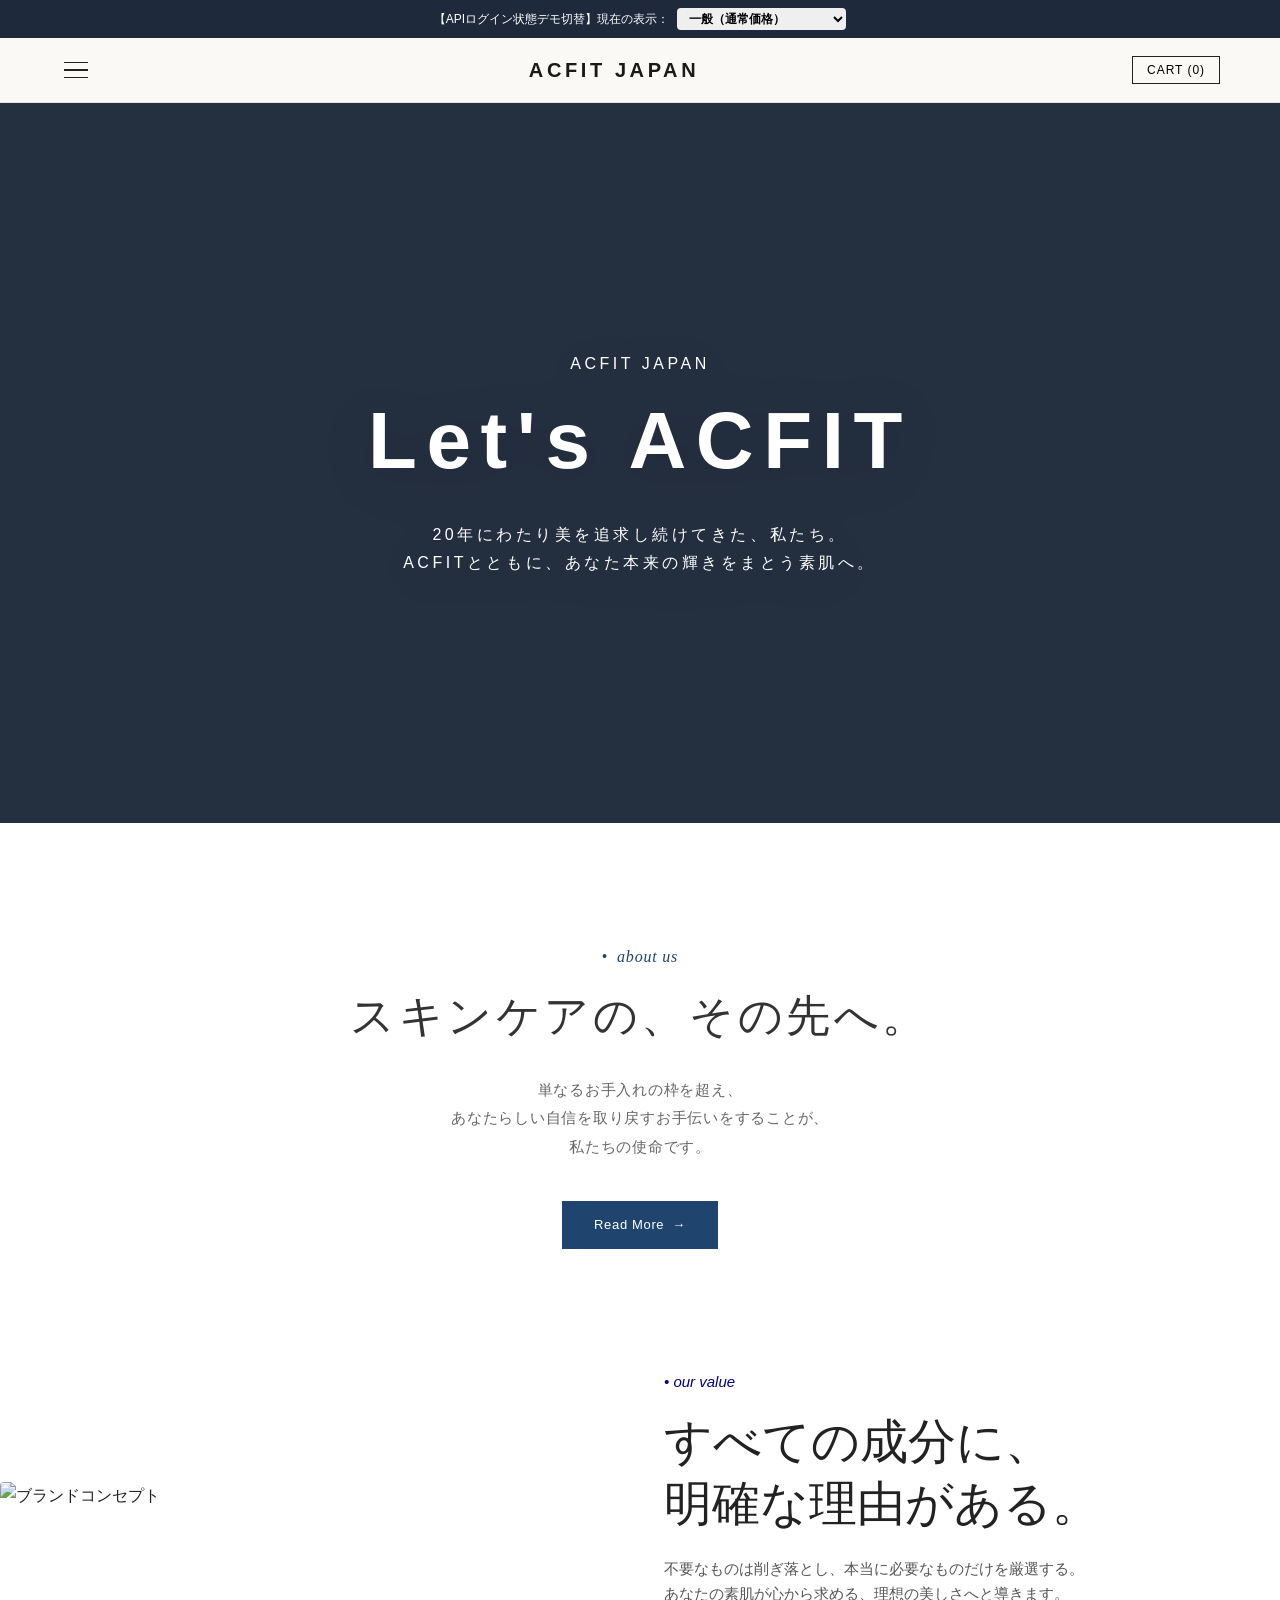
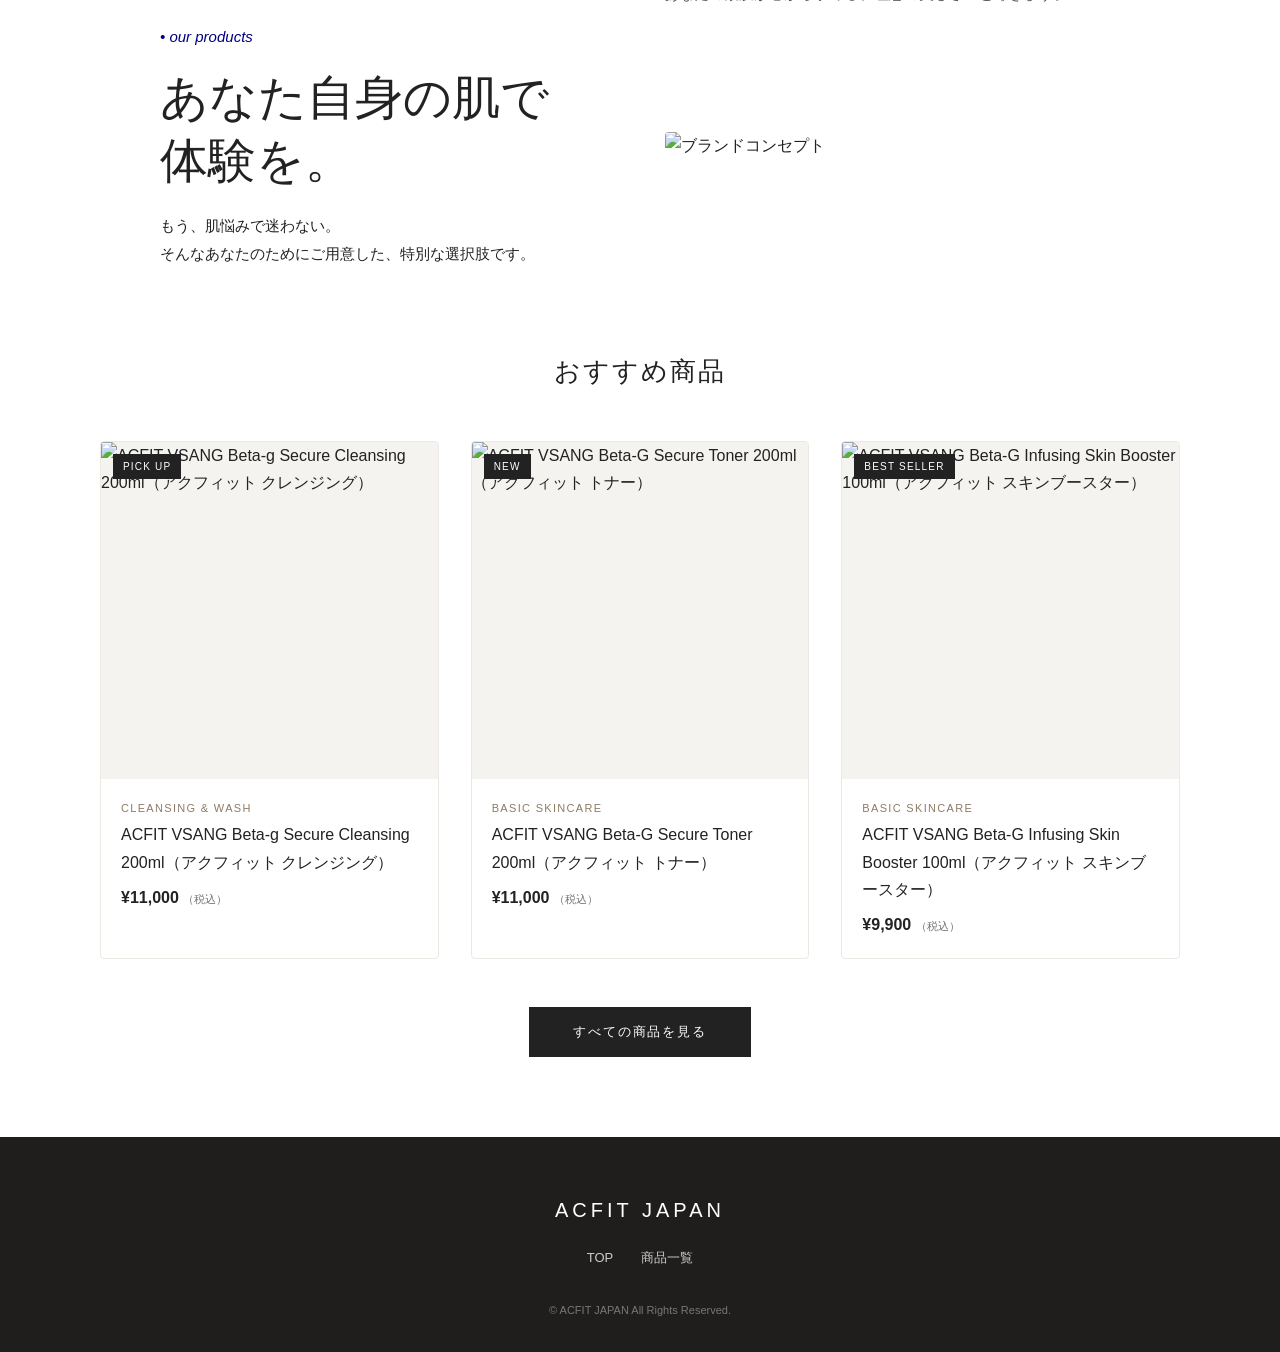
==== acfit-page2/index.html @ 7eba223e "Add files via upload" ====
<!DOCTYPE html>
<html lang="ja">
<head>
  <meta charset="UTF-8">
  <meta name="viewport" content="width=device-width, initial-scale=1.0">
  <title>ACFIT JAPAN | 公式オンラインストア</title>
  <link rel="stylesheet" href="css/style.css">
</head>
<body>
 <section class="hero-section2">
  <!-- 動画ラッパー -->
  <div class="hero-video-wrap">
    <!-- videoタグ自体に直接 src を書く方法（推奨） -->
<video class="hero-bg-video" autoplay muted loop playsinline src="videos/acfit.mp4"></video>
    <div class="hero-overlay"></div>
  </div>

  <!-- 前面画像 -->
  <div class="hero-content hero-center-img">
    <p>ACFIT JAPAN</p>
      <h1 class="fs50 bold">Let's ACFIT</h1>
      <p class="m10">20年にわたり美を追求し続けてきた、私たち。<br>
        ACFITとともに、あなた本来の輝きをまとう素肌へ。</p>
      <!-- <a href="products.html" class="btn-outline-white">商品一覧を見る</a> -->

  </div>
</section>

  <!-- ヒーローエリア -->
  <!-- <section class="hero-section">
    <div class="hero-content">
      <p>ACFIT JAPAN</p>
      <h1 class="fs50 bold">Let's ACFIT</h1>
      <p class="m10">20年にわたり美を追求し続けてきた、私たち。<br>
        ACFITとともに、あなた本来の輝きをまとう素肌へ。</p>
    </div>
  </section> -->

    <section class="about-hero-section">
      <div class="about-hero-inner">
        <span class="about-hero-subtitle">about us</span>
        <h2 class="about-hero-title">スキンケアの、その先へ。</h2>
        <p class="about-hero-desc">
          単なるお手入れの枠を超え、<br>
          あなたらしい自信を取り戻すお手伝いをすることが、<br>
          私たちの使命です。
        </p>
        <a href="#" class="about-hero-btn">Read More <span class="arrow">→</span></a>
      </div>
    </section>



  <!-- ブランド説明 -->
  <div class="concept-grid">
        <div class="concept-img">
          <img src="images/2.jpg" alt="ブランドコンセプト" class="img-pc">
          <img src="images/2_sp.jpg" alt="ブランドコンセプト" class="img-sp">
        </div>
        <div class="concept-text">
          <p class="fs10 italic" style="color: navy;">• our value</p>
          <h3 class="mincho fs30">すべての成分に、<br>明確な理由がある。</h3>
          <p>不要なものは削ぎ落とし、本当に必要なものだけを厳選する。<br>
            あなたの素肌が心から求める、理想の美しさへと導きます。</p>
        </div>
      </div>
    <div class="container3">
      <div class="concept-grid3">
        <div class="concept-img3">
          <img src="images/3.jpg" alt="ブランドコンセプト" class="img-pc">
          <img src="images/3_sp.jpg" alt="ブランドコンセプト" class="img-sp">
        </div>
        <div class="concept-text3">
          <p class="fs10 italic" style="color: navy;">• our products</p>
          <h3 class="mincho fs30">あなた自身の肌で<br>体験を。</h3>
          <p>もう、肌悩みで迷わない。<br>そんなあなたのためにご用意した、特別な選択肢です。</p>
        </div>
      </div>
    </div>
  </section>

  <!-- ピックアップ商品 -->
  <section class="section-block">
    <div class="container">
      <div class="section-title">
        <h2>おすすめ商品</h2>
      </div>
      <div class="pickup-slider-wrap">
        <button type="button" class="pickup-slider-arrow prev" id="pickup-prev" aria-label="前へ">&#10094;</button>
        <div class="product-grid" id="pickup-grid"></div>
        <button type="button" class="pickup-slider-arrow next" id="pickup-next" aria-label="次へ">&#10095;</button>
      </div>
      <div class="center-btn-wrap">
        <a href="products.html" class="btn-dark">すべての商品を見る</a>
      </div>
    </div>
  </section>

  <script src="js/products.js"></script>
  <script>
    document.addEventListener("DOMContentLoaded", () => {
      const rank = getCurrentRank();
      const grid = document.getElementById("pickup-grid");

      // 最初の3商品をピックアップ表示（増やす場合は slice(0, 4) 等に変更）
      const items = Object.values(PRODUCTS_DATA).slice(0, 3);

      grid.innerHTML = items.map(item => `
        <article class="product-card">
          <a href="product.html?id=${item.id}">
            <div class="product-card-thumb">
              ${item.tag ? `<span class="product-badge">${item.tag}</span>` : ""}
              <img src="${item.images[0]}" alt="${item.name}">
            </div>
            <div class="product-card-body">
              <div class="product-cat">${item.category}</div>
              <h3 class="product-card-title">${item.name}</h3>
              <div class="product-card-price">¥${item.prices[rank].toLocaleString()}${item.variants ? "〜" : ""} <small>（税込）</small></div>
            </div>
          </a>
        </article>
      `).join("");

      // SPスライダーの矢印ボタン操作
      const prevBtn = document.getElementById("pickup-prev");
      const nextBtn = document.getElementById("pickup-next");
      if (prevBtn && nextBtn) {
        prevBtn.addEventListener("click", () => {
          const cardWidth = grid.querySelector(".product-card")?.offsetWidth || 260;
          grid.scrollBy({ left: -(cardWidth + 14), behavior: "smooth" });
        });
        nextBtn.addEventListener("click", () => {
          const cardWidth = grid.querySelector(".product-card")?.offsetWidth || 260;
          grid.scrollBy({ left: cardWidth + 14, behavior: "smooth" });
        });
      }
    });
  </script>
</body>
</html>
---- acfit-page2/css/style.css ----
@charset "UTF-8";

* {
  box-sizing: border-box;
  margin: 0;
  padding: 0;
}

body {
  font-family: "Helvetica Neue", Arial, "Hiragino Kaku Gothic ProN", "Hiragino Sans", Meiryo, sans-serif;
  color: #222;
  background-color: white;
  line-height: 1.7;
}

a {
  text-decoration: none;
  color: inherit;
}

img {
  max-width: 100%;
  display: block;
}

.fs12{line-height: 1.6; font-size:1.2rem;}
.fs18{line-height: 1.6; font-size:1.8rem;}
.fs20{line-height: 1.6; font-size:2.0rem;}
.fs30{line-height: 1.6; font-size:3.0rem;}
.fs40{line-height: 1.6; font-size:4.0rem;}
.fs50{line-height: 1.6; font-size:5.0rem;}
.fs60{line-height: 1.6; font-size:6.0rem;}
.fs80{line-height: 1.6; font-size:8.0rem;}
.fs100{line-height: 1.6; font-size:10.0rem;}


.m10{margin-top:1.0rem;}
.m20{margin-top:2.0rem;}
.m30{margin-top:3.0rem;}
.m50{margin-top:5.0rem;}
.m60{margin-top:6.0rem;}
.m100{margin-top:10.0rem;}
.m150{margin-top:15.0rem;}

.p0{padding-top: 0;}
.p10{padding-top:1.0rem;}
.p30{padding-top:3.0rem;}
.pb20{padding-bottom:2rem;}
.pb30{padding-bottom:3rem;}

.w100{width: 100%;}
.h100{height: auto;}

/* =========================================
   フォントファミリー（書体）
   ========================================= */

/* 明朝体 */
.mincho {
  font-family: "Hiragino Mincho ProN", "Yu Mincho", "Noto Serif JP", serif;
}

/* ゴシック体（標準） */
.gothic {
  font-family: "Hiragino Kaku Gothic ProN", "Yu Gothic", "Noto Sans JP", sans-serif;
}

/* 丸ゴシック体（柔らかい印象） */
.maru {
  font-family: "Hiragino Maru Gothic ProN", "Zen Maru Gothic", "Quicksand", sans-serif;
}

/* 等幅フォント（コードや数字の整列に） */
.mono {
  font-family: "Source Code Pro", "MS Gothic", monospace;
}


/* =========================================
   フォントウェイト（文字の太さ）
   ========================================= */

/* 細字 */
.light {
  font-weight: 300;
}

/* 標準の太さ */
.normal {
  font-weight: 400;
}

/* 中太字（見出しや少し目立たせたい時） */
.medium {
  font-weight: 500;
}

/* 太字 */
.bold {
  font-weight: 700;
}

/* 極太字（インパクトを出したい時） */
.heavy {
  font-weight: 900;
}


/* =========================================
   装飾・スタイル（おまけ）
   ========================================= */

/* 斜体（イタリック） */
.italic {
  font-style: italic;
}

/* 下線（マーカー風） */
.line {
  background: linear-gradient(transparent 60%, #fff176 60%);
}


.hero-section2 {
  position: relative;
  width: 100%;
  height: 80vh;
  min-height: 500px;
  display: flex;
  align-items: center;
  justify-content: center;
  overflow: hidden;
  background-color: #0a1626;
}

/* 動画ラッパー */
.hero-video-wrap {
  position: absolute;
  top: 0;
  left: 0;
  width: 100%;
  height: 100%;
  z-index: 1; /* 一番後ろ */
}

/* 抜け落ちていた動画本体の指定 */
.hero-bg-video {
  width: 100%;
  height: 100%;
  object-fit: cover;
  display: block;
}

/* 重ねる半透明フィルター */
.hero-overlay {
  position: absolute;
  top: 0;
  left: 0;
  width: 100%;
  height: 100%;
  background-color: rgba(75, 86, 102, 0.4);
  z-index: 2;
  pointer-events: none;
}

/* 前面コンテンツ */
.hero-content2 {
  position: relative;
  z-index: 3;
  display: flex;
  justify-content: center;
  align-items: center;
  width: 100%;
  text-align: center;
}

/* 中央配置画像 */
.hero-center-img {
  width: 100%;
  height: auto;
  display: block;
  margin: 0 auto;
  filter: drop-shadow(0 8px 24px rgba(0, 0, 0, 0.15));
  color: white;
}


/* デモ用ランク切替バー */
.demo-rank-bar {
  background: #1e293b;
  color: #fff;
  font-size: 12px;
  padding: 8px 16px;
  text-align: center;
  display: flex;
  justify-content: center;
  align-items: center;
  gap: 8px;
  flex-wrap: wrap;
}

.demo-rank-bar select {
  padding: 3px 8px;
  border-radius: 4px;
  border: none;
  font-size: 12px;
  font-weight: bold;
}

/* ヘッダー */
.site-header {
  position: sticky;
  top: 0;
  z-index: 100;
  background: rgba(250, 249, 246, 0.95);
  backdrop-filter: blur(8px);
  border-bottom: 1px solid #e5e2dc;
}

.header-inner {
  max-width: 1200px;
  margin: 0 auto;
  height: 64px;
  padding: 0 20px;
  display: flex;
  align-items: center;
  justify-content: space-between;
}

.brand-logo {
  font-size: 20px;
  font-weight: 600;
  letter-spacing: 0.18em;
  color: #1a1a1a;
}

/* ハンバーガーボタン */
.hamburger-btn {
  width: 36px;
  height: 36px;
  background: none;
  border: none;
  cursor: pointer;
  display: flex;
  flex-direction: column;
  justify-content: center;
  gap: 6px;
  padding: 4px;
}

.hamburger-btn span {
  display: block;
  width: 24px;
  height: 1.5px;
  background: #222;
  transition: 0.3s;
}

.cart-btn {
  background: none;
  border: 1px solid #222;
  padding: 6px 14px;
  font-size: 12px;
  letter-spacing: 0.08em;
  cursor: pointer;
  transition: 0.2s;
}

.cart-btn:hover {
  background: #222;
  color: #fff;
}

/* ドロワーメニュー＆カートドロワー */
.menu-overlay {
  position: fixed;
  inset: 0;
  background: rgba(0, 0, 0, 0.45);
  z-index: 200;
  opacity: 0;
  visibility: hidden;
  transition: 0.3s;
}

.menu-overlay.is-open {
  opacity: 1;
  visibility: visible;
}

.drawer-menu,
.cart-drawer {
  position: fixed;
  top: 0;
  bottom: 0;
  width: 320px;
  max-width: 85vw;
  background: #fff;
  z-index: 210;
  display: flex;
  flex-direction: column;
  transition: transform 0.35s ease;
}

.drawer-menu {
  left: 0;
  transform: translateX(-100%);
}

.drawer-menu.is-open {
  transform: translateX(0);
}

.cart-drawer {
  right: 0;
  transform: translateX(100%);
}

.cart-drawer.is-open {
  transform: translateX(0);
}

.drawer-header {
  padding: 20px;
  border-bottom: 1px solid #eee;
  display: flex;
  justify-content: space-between;
  align-items: center;
  font-size: 13px;
  letter-spacing: 0.15em;
  font-weight: 600;
}

.close-btn {
  background: none;
  border: none;
  font-size: 26px;
  line-height: 1;
  cursor: pointer;
  color: #555;
}

.drawer-nav {
  list-style: none;
  padding: 20px;
  flex: 1;
}

.drawer-nav li {
  border-bottom: 1px solid #f2f2f2;
}

.drawer-nav a {
  display: block;
  padding: 16px 4px;
  font-size: 14px;
  letter-spacing: 0.06em;
  transition: 0.2s;
}

.drawer-nav a:hover {
  padding-left: 10px;
  color: #7c6a53;
}

.drawer-footer {
  padding: 20px;
  background: #f7f5f0;
  font-size: 12px;
  color: #555;
}

/* カート中身 */
.cart-items-body {
  flex: 1;
  overflow-y: auto;
  padding: 20px;
}

.empty-cart {
  text-align: center;
  color: #888;
  margin-top: 40px;
  font-size: 14px;
}

.cart-item-row {
  display: flex;
  gap: 12px;
  padding-bottom: 16px;
  margin-bottom: 16px;
  border-bottom: 1px solid #eee;
}

.cart-item-row img {
  width: 64px;
  height: 64px;
  object-fit: cover;
  border-radius: 4px;
}

.cart-item-info h4 {
  font-size: 13px;
  margin-bottom: 4px;
}

.cart-item-price {
  font-size: 13px;
  color: #555;
}

.remove-item-btn {
  background: none;
  border: none;
  color: #999;
  font-size: 11px;
  text-decoration: underline;
  cursor: pointer;
  margin-top: 6px;
}

.cart-drawer-footer {
  padding: 20px;
  border-top: 1px solid #eee;
  background: #faf9f6;
}

.cart-rank-note {
  font-size: 11px;
  color: #7c6a53;
  margin-bottom: 8px;
}

.cart-total-row {
  display: flex;
  justify-content: space-between;
  align-items: center;
  margin-bottom: 16px;
  font-size: 15px;
}

.cart-total-row strong {
  font-size: 20px;
}

.checkout-btn {
  width: 100%;
  padding: 14px;
  background: #222;
  color: #fff;
  border: none;
  font-size: 14px;
  letter-spacing: 0.08em;
  cursor: pointer;
}

/* 共通セクション */
.container {
  max-width: 1120px;
  margin: 0 auto;
  padding: 0 20px;
}

.section-block {
  padding: 80px 0;
}

.section-title {
  text-align: center;
  margin-bottom: 48px;
}

.section-title .en {
  display: block;
  font-size: 12px;
  letter-spacing: 0.25em;
  color: #8c7b65;
  margin-bottom: 8px;
}

.section-title h2 {
  font-size: 26px;
  font-weight: 500;
  letter-spacing: 0.08em;
}

/* トップページ：ヒーロー */
.hero-section {
  position: relative;
  height: 75vh;
  min-height: 460px;
  background: url("../images/7.jpg") center/cover no-repeat;
  display: flex;
  align-items: center;
  justify-content: center;
  text-align: center;
  color: #fff;
}

.hero-section::after {
  content: "";
  position: absolute;
  inset: 0;
  background: rgba(25, 22, 18, 0.38);
}

.hero-content {
  position: relative;
  z-index: 2;
  padding: 0 20px;
  text-align: center;
}

.hero-content p {
  letter-spacing: 0.22em;
}

.hero-content h1 {
  letter-spacing: 0.12em;
}

.btn-outline-white {
  display: inline-block;
  padding: 13px 36px;
  border: 1px solid #fff;
  color: #fff;
  font-size: 13px;
  letter-spacing: 0.15em;
  transition: 0.25s;
}

.btn-outline-white:hover {
  background: #fff;
  color: #222;
}

/* トップページ：ブランド説明 */
.brand-concept {
  background: #fff;
}

.concept-grid {
  display: grid;
  grid-template-columns: 1fr 1fr;
  gap: 48px;
  align-items: center;
}

.concept-text h3 {
  font-weight: 500;
  margin-bottom: 20px;
  line-height: 1.3;
}

.concept-text p {
  font-size: 15px;
  color: #555;
  margin-bottom: 16px;
}

.concept-text2 h3 {
  line-height: 1.5;
}

.concept-text2 p {
  color: #555;
  margin-bottom: 16px;
  text-align: center;
}

.concept-img img {
  border-radius: 4px;
  width: 100%;
  object-fit: cover;
}

.container3 {
  max-width: 1000px;
  margin: 0 auto;
  padding: 0 20px;
}

.concept-grid3 {
  display: flex;
  flex-direction: row-reverse; /* ここで左右を反転（テキスト左・画像右） */
  align-items: center;
  gap: 50px;
}

.concept-img3 {
  flex: 1;
}

.concept-img3 img {
  border-radius: 4px;
  width: 100%;
  object-fit: cover;
}

.concept-text3 {
  flex: 1;
}

.concept-text3 h3 {
  font-weight: 500;
  margin-bottom: 20px;
  line-height: 1.3;
}

.concept-text3 p {
  font-size: 15px;
  line-height: 1.9;
  margin-bottom: 16px;
}

.concept-text3 p:last-child {
  margin-bottom: 0;
}


/* 商品カードグリッド（トップのピックアップ・商品一覧共通） */
.product-grid {
  display: grid;
  grid-template-columns: repeat(auto-fill, minmax(280px, 1fr));
  gap: 32px;
}

.product-card {
  background: #fff;
  border: 1px solid #ece9e2;
  border-radius: 4px;
  overflow: hidden;
  transition: transform 0.25s, box-shadow 0.25s;
}

.product-card:hover {
  transform: translateY(-4px);
  box-shadow: 0 12px 24px rgba(0, 0, 0, 0.06);
}

.product-card-thumb {
  position: relative;
  aspect-ratio: 1 / 1;
  overflow: hidden;
  background: #f4f3ef;
}

.product-card-thumb img {
  width: 100%;
  height: 100%;
  object-fit: cover;
  transition: transform 0.4s;
}

.product-card:hover .product-card-thumb img {
  transform: scale(1.05);
}

.product-badge {
  position: absolute;
  top: 12px;
  left: 12px;
  background: #222;
  color: #fff;
  font-size: 10px;
  letter-spacing: 0.12em;
  padding: 4px 10px;
}

.product-card-body {
  padding: 20px;
}

.product-cat {
  font-size: 11px;
  color: #8c7b65;
  letter-spacing: 0.12em;
  margin-bottom: 4px;
}

.product-card-title {
  font-size: 16px;
  font-weight: 500;
  margin-bottom: 8px;
}

.product-card-price {
  font-size: 16px;
  font-weight: 600;
}

.product-card-price small {
  font-size: 11px;
  font-weight: normal;
  color: #777;
}

.center-btn-wrap {
  text-align: center;
  margin-top: 48px;
}

.btn-dark {
  display: inline-block;
  padding: 14px 44px;
  background: #222;
  color: #fff;
  font-size: 13px;
  letter-spacing: 0.15em;
  transition: 0.25s;
}

.btn-dark:hover {
  background: #444;
}

/* 商品一覧ページ：カテゴリーフィルター */
.category-tabs {
  display: flex;
  justify-content: center;
  gap: 12px;
  flex-wrap: wrap;
  margin-bottom: 40px;
}

.cat-tab {
  padding: 8px 20px;
  border: 1px solid #d6d2c9;
  background: #fff;
  font-size: 12px;
  letter-spacing: 0.1em;
  cursor: pointer;
  transition: 0.2s;
}

.cat-tab.active,
.cat-tab:hover {
  background: #222;
  color: #fff;
  border-color: #222;
}

/* 商品詳細ページ */
.detail-top-section {
  padding: 48px 0 64px;
  background: #fff;
  border-bottom: 1px solid #ece9e2;
}

.detail-grid {
  display: grid;
  grid-template-columns: 1fr 1fr;
  gap: 56px;
  align-items: start;
}

/* スライダー */
.slider-wrapper {
  position: relative;
}

.slider-main {
  position: relative;
  aspect-ratio: 1 / 1;
  background: #f5f4f0;
  border-radius: 4px;
  overflow: hidden;
  margin-bottom: 12px;
}

.slider-main img {
  width: 100%;
  height: 100%;
  object-fit: cover;
}

.slider-arrow {
  position: absolute;
  top: 50%;
  transform: translateY(-50%);
  width: 40px;
  height: 40px;
  background: rgba(255, 255, 255, 0.88);
  border: none;
  border-radius: 50%;
  font-size: 18px;
  cursor: pointer;
  display: flex;
  align-items: center;
  justify-content: center;
  box-shadow: 0 2px 8px rgba(0,0,0,0.1);
}

.slider-arrow.prev { left: 12px; }
.slider-arrow.next { right: 12px; }

.slider-thumbs {
  display: flex;
  gap: 10px;
}

.slider-thumb {
  width: 72px;
  height: 72px;
  object-fit: cover;
  border-radius: 4px;
  cursor: pointer;
  opacity: 0.55;
  border: 2px solid transparent;
  transition: 0.2s;
}

.slider-thumb.active {
  opacity: 1;
  border-color: #222;
}

/* 商品情報エリア */
.detail-cat {
  font-size: 12px;
  color: #8c7b65;
  letter-spacing: 0.15em;
  margin-bottom: 8px;
}

.detail-title {
  font-size: 26px;
  font-weight: 500;
  margin-bottom: 8px;
}

.detail-catch {
  font-size: 14px;
  color: #666;
  margin-bottom: 24px;
}

.detail-price-box {
  padding: 18px 20px;
  background: white;
  border: 1px solid black;
  margin-bottom: 24px;
}

.detail-rank-badge {
  display: inline-block;
  font-size: 11px;
  background: #6eaadb;
  color: #fff;
  padding: 2px 8px;
  border-radius: 2px;
  margin-bottom: 6px;
}

.detail-price {
  font-size: 28px;
  font-weight: 600;
}

.detail-price small {
  font-size: 13px;
  font-weight: normal;
  color: #666;
}

.detail-desc {
  font-size: 14px;
  color: #444;
  margin-bottom: 28px;
}

.purchase-controls {
  display: flex;
  gap: 12px;
  margin-bottom: 32px;
}

.qty-select {
  width: 80px;
  padding: 14px;
  border: 1px solid #ccc;
  font-size: 15px;
  background: #fff;
}

.add-cart-btn {
  flex: 1;
  padding: 16px;
  background: #222;
  color: #fff;
  border: none;
  font-size: 14px;
  letter-spacing: 0.12em;
  cursor: pointer;
  transition: 0.2s;
}

.add-cart-btn:hover {
  background: #444;
}

.spec-table {
  width: 100%;
  border-collapse: collapse;
  font-size: 13px;
}

.spec-table th,
.spec-table td {
  padding: 12px 8px;
  border-top: 1px solid #eee;
  text-align: left;
  vertical-align: top;
}

.spec-table th {
  width: 28%;
  color: #666;
  font-weight: 500;
}

/* 商品詳細下の簡易LPエリア */
.detail-lp-section {
  padding: 72px 0;
}

.lp-section-header {
  text-align: center;
  margin-bottom: 48px;
}

.lp-section-header span {
  font-size: 11px;
  letter-spacing: 0.25em;
  color: #8c7b65;
}

.lp-section-header h2 {
  font-size: 22px;
  font-weight: 500;
  margin-top: 4px;
}

.lp-container {
  max-width: 860px;
  margin: 0 auto;
  padding: 0 20px;
}

.lp-block {
  background: #fff;
  padding: 48px 40px;
  border-radius: 6px;
  margin-bottom: 36px;
  box-shadow: 0 4px 20px rgba(0, 0, 0, 0.03);
}

.lp-badge {
  display: inline-block;
  font-size: 11px;
  letter-spacing: 0.18em;
  color: #8c7b65;
  border-bottom: 1px solid #8c7b65;
  padding-bottom: 2px;
  margin-bottom: 14px;
}

.lp-hero-banner {
  text-align: center;
}

.lp-hero-banner h3 {
  font-size: 22px;
  margin-bottom: 16px;
  line-height: 1.5;
}

.lp-hero-banner p {
  max-width: 620px;
  margin: 0 auto 28px;
  color: #555;
  font-size: 15px;
}

.lp-hero-banner img {
  width: 100%;
  max-height: 420px;
  object-fit: cover;
  border-radius: 4px;
}

.lp-grid-2 {
  display: grid;
  grid-template-columns: 1fr 1fr;
  gap: 32px;
  align-items: center;
}

.lp-grid-text h3 {
  font-size: 20px;
  margin-bottom: 14px;
  line-height: 1.4;
}

.lp-grid-text p {
  font-size: 14px;
  color: #555;
}

.lp-grid-img img {
  border-radius: 4px;
  width: 100%;
  height: 280px;
  object-fit: cover;
}

.lp-steps h3 {
  text-align: center;
  font-size: 20px;
  margin-bottom: 28px;
}

.lp-step-cards {
  display: grid;
  grid-template-columns: repeat(3, 1fr);
  gap: 20px;
}

.lp-step-card {
  background: #faf9f6;
  padding: 24px 20px;
  border-radius: 4px;
}

.step-num {
  font-size: 11px;
  font-weight: 700;
  color: #8c7b65;
  letter-spacing: 0.12em;
  margin-bottom: 8px;
}

.lp-step-card h4 {
  font-size: 15px;
  margin-bottom: 8px;
}

.lp-step-card p {
  font-size: 13px;
  color: #555;
}

/* フッター */
.site-footer {
  background: #1f1e1c;
  color: #ccc;
  padding: 56px 20px 32px;
  text-align: center;
}

.footer-logo {
  font-size: 20px;
  letter-spacing: 0.2em;
  color: #fff;
  margin-bottom: 20px;
}

.footer-links {
  list-style: none;
  display: flex;
  justify-content: center;
  gap: 28px;
  margin-bottom: 32px;
  font-size: 13px;
}

.copyright {
  font-size: 11px;
  color: #777;
}

.product-description {
  white-space: pre-wrap;
}

.about-hero-section {
  position: relative;
  width: 100%;
  padding: 120px 20px;
  text-align: center;
  /* ↓ 作成した背景画像のパスを指定してください */
  background-image: url('../images/4.jpg');
  background-size: cover;
  background-position: center;
  background-repeat: no-repeat;
  overflow: hidden;
}

/* 背景画像を薄く白く飛ばして文字を読みやすくするオーバーレイ */
.about-hero-section::before {
  content: "";
  position: absolute;
  inset: 0;
  background-color: rgba(255, 255, 255, 0.85);
  z-index: 1;
}

.about-hero-inner {
  position: relative;
  z-index: 2;
  max-width: 800px;
  margin: 0 auto;
}

/* サブタイトル（• about us） */
.about-hero-subtitle {
  display: inline-block;
  font-family: "Times New Roman", "YuMincho", "Hiragino Mincho ProN", serif;
  font-style: italic;
  font-size: 16px;
  color: #1f456e;
  letter-spacing: 0.05em;
  margin-bottom: 16px;
}

.about-hero-subtitle::before {
  content: "• ";
  font-style: normal;
  margin-right: 4px;
}

/* メイン見出し */
.about-hero-title {
  font-family: "YuMincho", "Hiragino Mincho ProN", "Times New Roman", serif;
  font-size: clamp(28px, 4vw, 44px);
  font-weight: 500;
  color: #333333;
  letter-spacing: 0.08em;
  line-height: 1.4;
  margin: 0 0 28px;
}

/* 説明文 */
.about-hero-desc {
  font-family: "Noto Sans JP", "Hiragino Kaku Gothic ProN", sans-serif;
  font-size: 15px;
  font-weight: 300;
  color: #666666;
  line-height: 1.9;
  letter-spacing: 0.05em;
  margin: 0 0 40px;
}

/* ボタン */
.about-hero-btn {
  display: inline-flex;
  align-items: center;
  justify-content: center;
  gap: 8px;
  background-color: #1f456e;
  color: #ffffff;
  text-decoration: none;
  font-size: 13px;
  letter-spacing: 0.05em;
  padding: 13px 32px;
  transition: opacity 0.3s ease, transform 0.3s ease;
}

.about-hero-btn:hover {
  opacity: 0.85;
}


  /* 画像デザインのカスタムドロップダウン */
    .custom-dropdown {
      position: relative;
      width: 100%;
      margin-bottom: 24px;
      border: 1px solid #222;
      background: #fff;
    }

    .dropdown-header {
      width: 100%;
      padding: 14px 16px;
      background: #fff;
      border: none;
      display: flex;
      justify-content: space-between;
      align-items: center;
      font-family: inherit;
      font-size: 15px;
      color: #222;
      cursor: pointer;
      text-align: left;
    }

    /* 右側の ∧ / ∨ 矢印 */
    .dropdown-chevron {
      width: 10px;
      height: 10px;
      border-right: 1.5px solid #222;
      border-bottom: 1.5px solid #222;
      transform: rotate(45deg);
      transition: transform 0.2s ease;
      margin-right: 4px;
    }

    .custom-dropdown.is-open .dropdown-chevron {
      transform: rotate(-135deg);
      margin-top: 4px;
    }

    .dropdown-list {
      display: none;
      border-top: 1px solid #222;
    }

    .custom-dropdown.is-open .dropdown-list {
      display: block;
    }

    .dropdown-option {
      width: 100%;
      padding: 14px 16px;
      background: #fff;
      border: none;
      border-bottom: 1px solid #e0e0e0;
      display: flex;
      flex-direction: column;
      align-items: flex-start;
      gap: 4px;
      font-family: inherit;
      cursor: pointer;
      text-align: left;
      transition: background 0.15s;
    }

    .dropdown-option:last-child {
      border-bottom: none;
    }

    .dropdown-option:hover,
    .dropdown-option.is-selected {
      background: #f7f6f2;
    }

    .dropdown-opt-label {
      font-size: 14px;
      color: #444;
    }

    .dropdown-opt-price {
      font-size: 16px;
      font-weight: 700;
      color: #222;
    }



/* レスポンシブ */
/* PC / SP 画像出し分け */
.img-sp {
  display: none;
}

/* おすすめ商品スライダー用ラッパー（PCは通常のグリッド表示） */
.pickup-slider-wrap {
  position: relative;
}

.pickup-slider-arrow {
  display: none;
}
@media screen and (max-width: 767px) {
  .brand-logo {
    font-size: 16px; /* お好みのサイズに調整してください */
  }
}

/* レスポンシブ（SP版：768px以下） */
@media (max-width: 768px) {
  .container {
  padding: 0 5px;
}
  .section-block {
    padding: 52px 0;
  }

  .section-title {
    margin-bottom: 32px;
  }

  .section-title h2 {
    font-size: 22px;
  }

  .about-hero-title {
    font-size: 20px;
  }

  .about-hero-desc {
    font-size: 10px;
  }

  /* ヒーロー・アバウト調整 */
  .hero-section {
    height: 62vh;
    min-height: 380px;
  }

  .hero-content h1.fs50 {
    font-size: 2.4rem;
  }

  .hero-content p {
    font-size: 9px;
  }

  .about-hero-section {
    padding: 72px 20px;
  }

  /* ブランド説明：PC画像を隠してSP用横長画像を表示 */
  .img-pc {
    display: none;
  }

  .img-sp {
    display: block;
    width: 100%;
    height: auto;
  }

  .concept-grid {
    grid-template-columns: 1fr;
    gap: 24px;
    margin-bottom: 48px;
    padding: 0px 20px;
  }

  .concept-grid3 {
    flex-direction: column;
    gap: 24px;
  }

  body.page-product {
    padding: 10px;
  }

  .concept-text h3.fs30,
  .concept-text3 h3.fs30 {
    font-size: 1.6rem;
  }

  .concept-text p,
  .concept-text3 p {
    font-size: 14px;
  }

  /* ① 商品一覧（products.html）：SP版は2カラム */
  #all-products-grid.product-grid {
    grid-template-columns: repeat(2, 1fr);
    gap: 5px;
  }

  #all-products-grid .product-card-body {
    padding: 12px;
  }

  #all-products-grid .product-cat {
    font-size: 10px;
  }

  #all-products-grid .product-card-title {
    font-size: 13px;
    line-height: 1.4;
  }

  #all-products-grid .product-card-price {
    font-size: 14px;
  }

  #all-products-grid .product-badge {
    top: 8px;
    left: 8px;
    font-size: 9px;
    padding: 3px 7px;
  }

  /* ② おすすめ商品（index.html）：SP版は横スクロールスライダー */
  #pickup-grid.product-grid {
    display: flex;
    overflow-x: auto;
    scroll-snap-type: x mandatory;
    scroll-behavior: smooth;
    gap: 14px;
    padding-bottom: 8px;
    -webkit-overflow-scrolling: touch;
    scrollbar-width: none;
  }

  #pickup-grid.product-grid::-webkit-scrollbar {
    display: none;
  }

  #pickup-grid .product-card {
    flex: 0 0 76%;
    scroll-snap-align: start;
  }

  .pickup-slider-arrow {
    position: absolute;
    top: 36%;
    transform: translateY(-50%);
    width: 34px;
    height: 34px;
    border-radius: 50%;
    border: 1px solid #e5e2dc;
    background: rgba(255, 255, 255, 0.92);
    color: #222;
    font-size: 15px;
    display: flex;
    align-items: center;
    justify-content: center;
    cursor: pointer;
    z-index: 10;
    box-shadow: 0 2px 8px rgba(0, 0, 0, 0.1);
  }

  .pickup-slider-arrow.prev {
    left: -6px;
  }

  .pickup-slider-arrow.next {
    right: -6px;
  }

  /* 商品詳細ページ（product.html） */
  .detail-top-section {
    padding: 28px 0 48px;
  }

  .detail-grid,
  .lp-grid-2,
  .lp-step-cards {
    grid-template-columns: 1fr;
    gap: 24px;
  }

  .detail-title {
    font-size: 22px;
  }

  .slider-thumb {
    width: 58px;
    height: 58px;
  }

  .lp-block {
    padding: 32px 20px;
  }

  /* カテゴリータブ */
  .category-tabs {
    gap: 8px;
    margin-bottom: 24px;
  }

  .cat-tab {
    padding: 6px 12px;
    font-size: 11px;
  }
  /* ヒーロー（FV）スマホ調整 */
.hero-section2 {
  height: 70vh; /* スマホ画面に合わせた高さ */

}


}
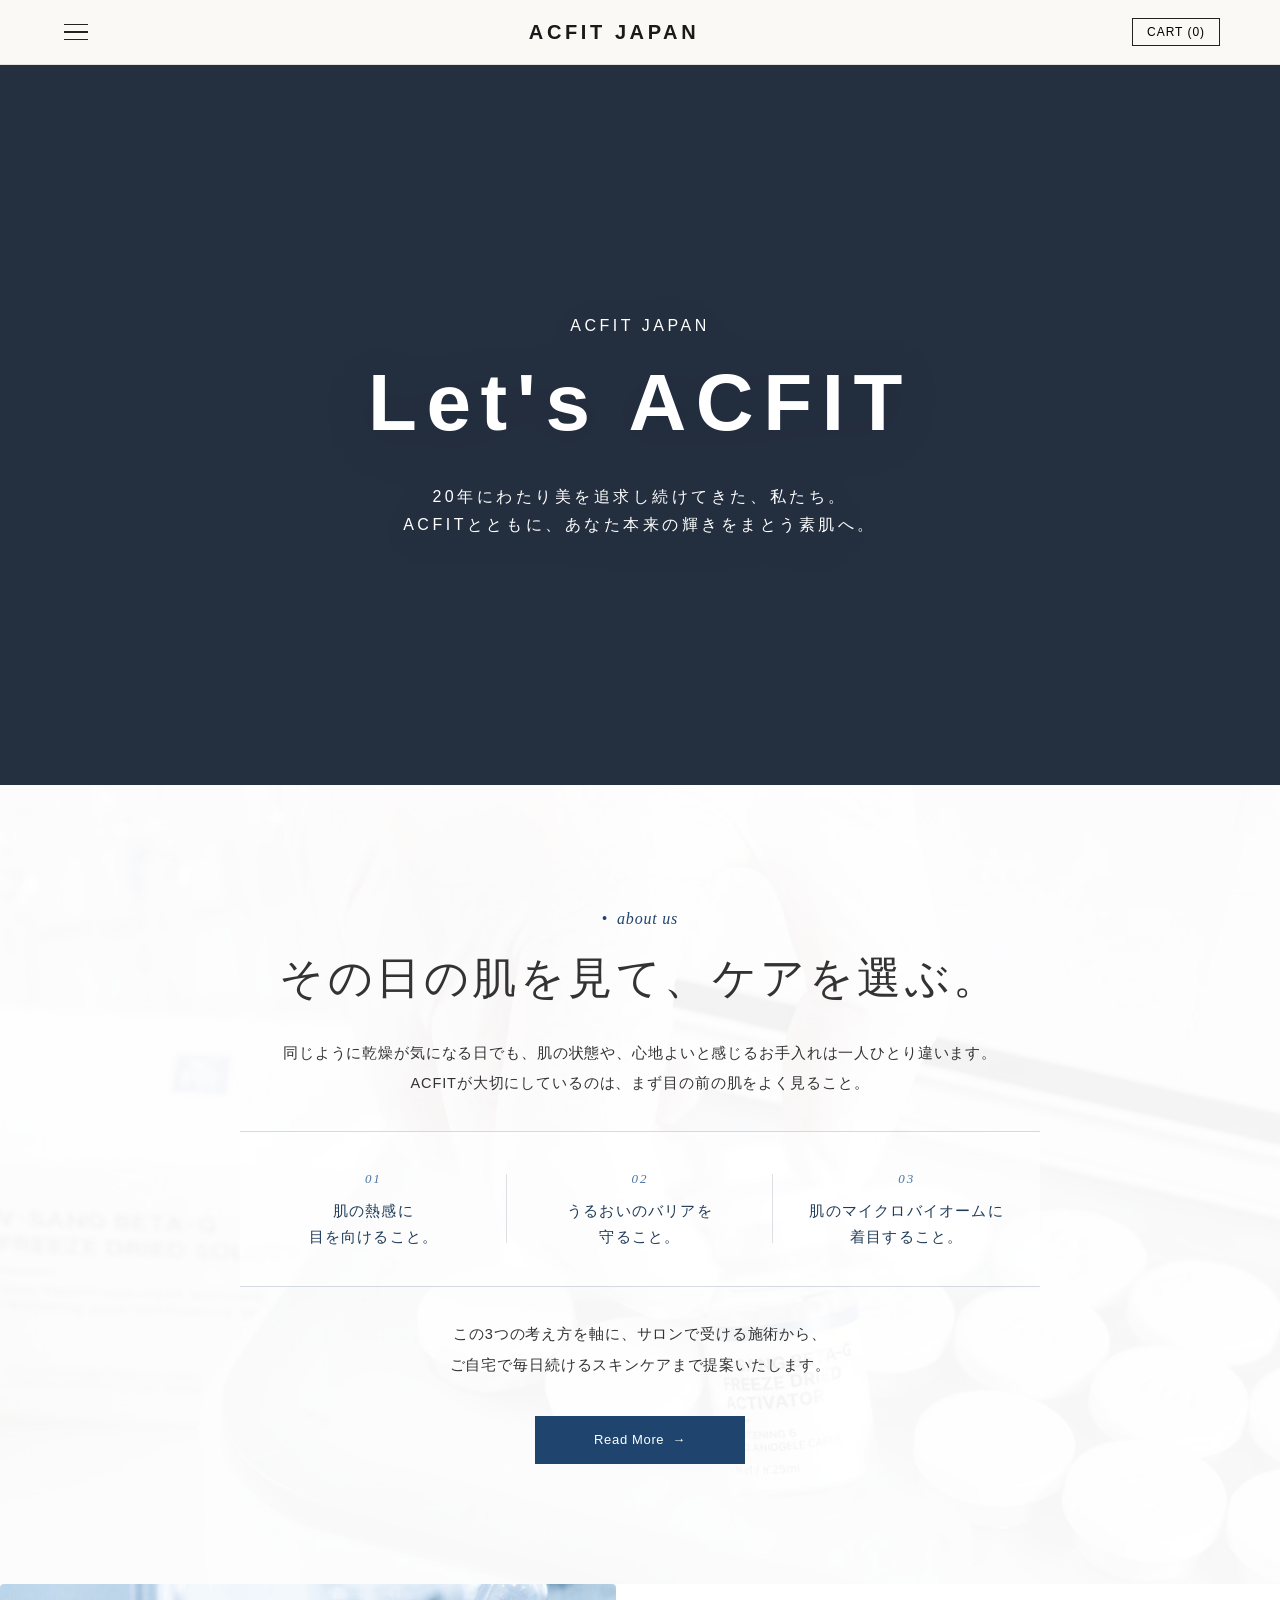
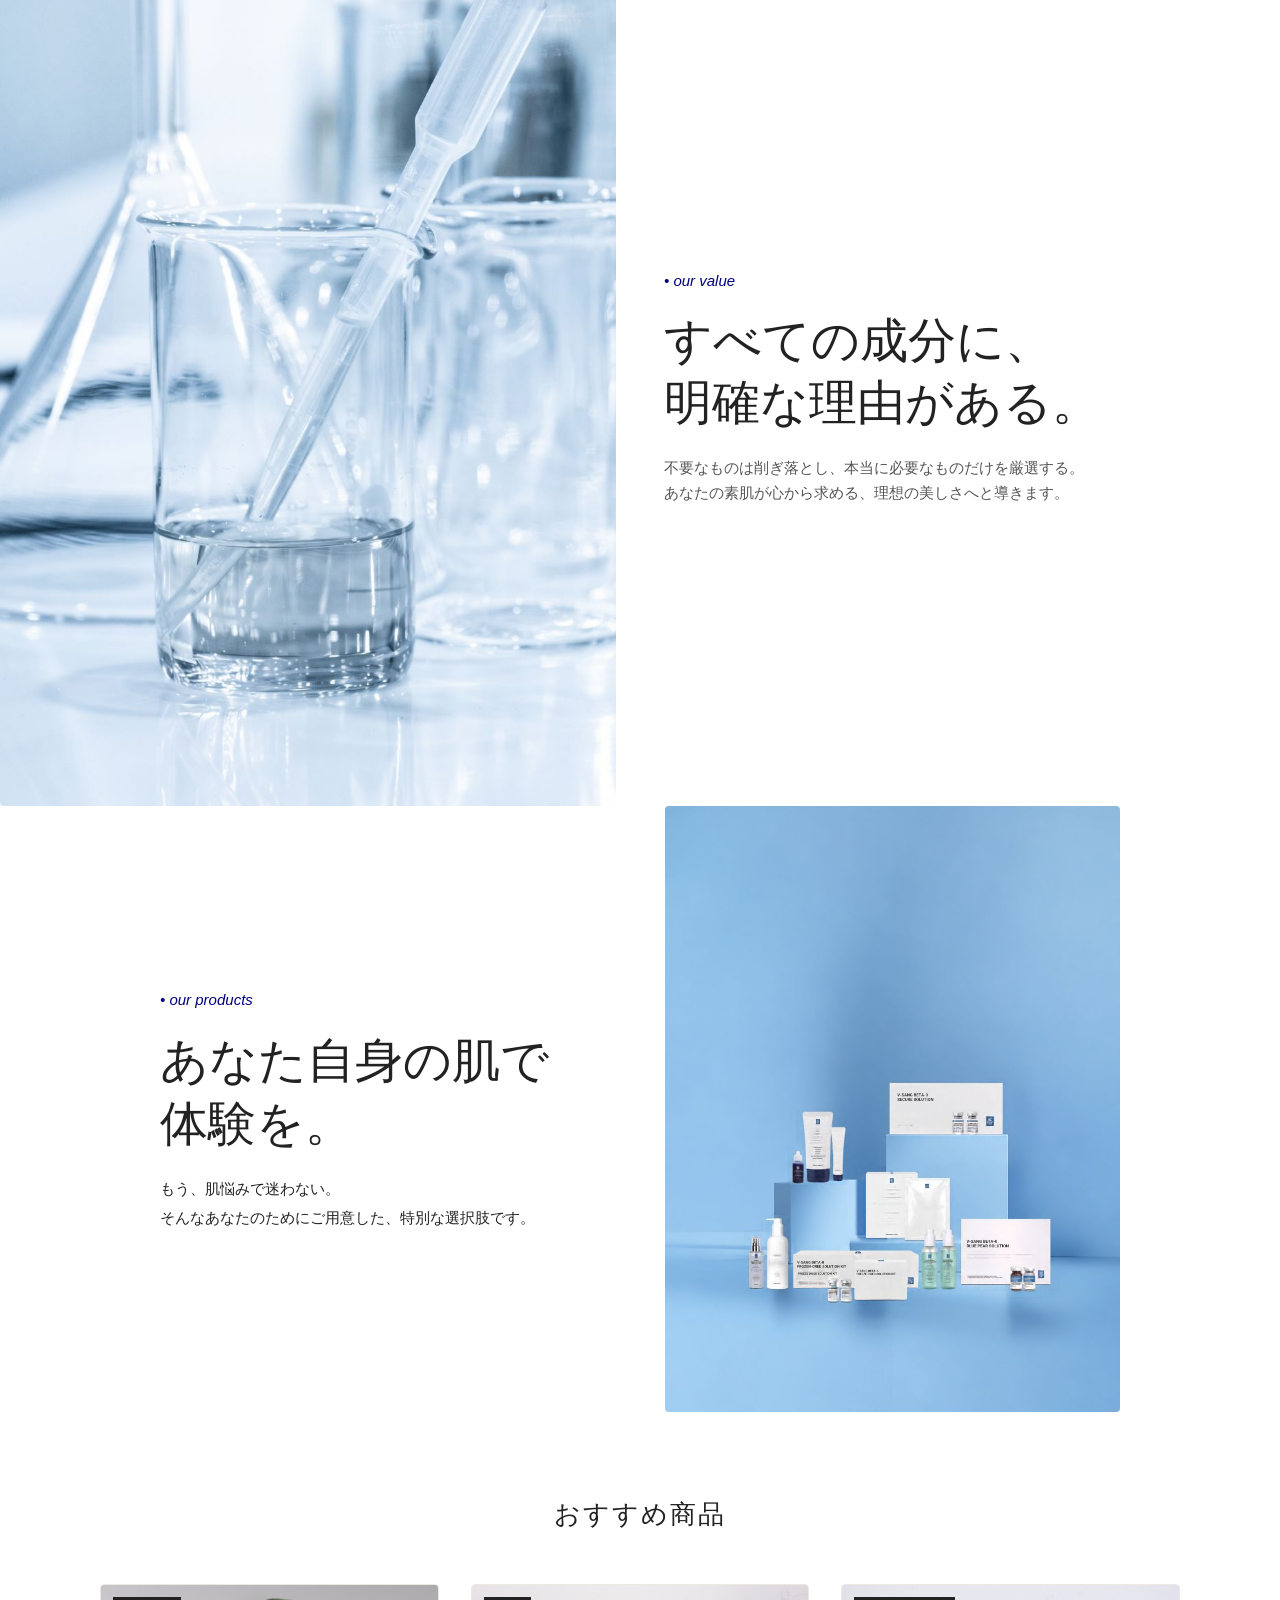
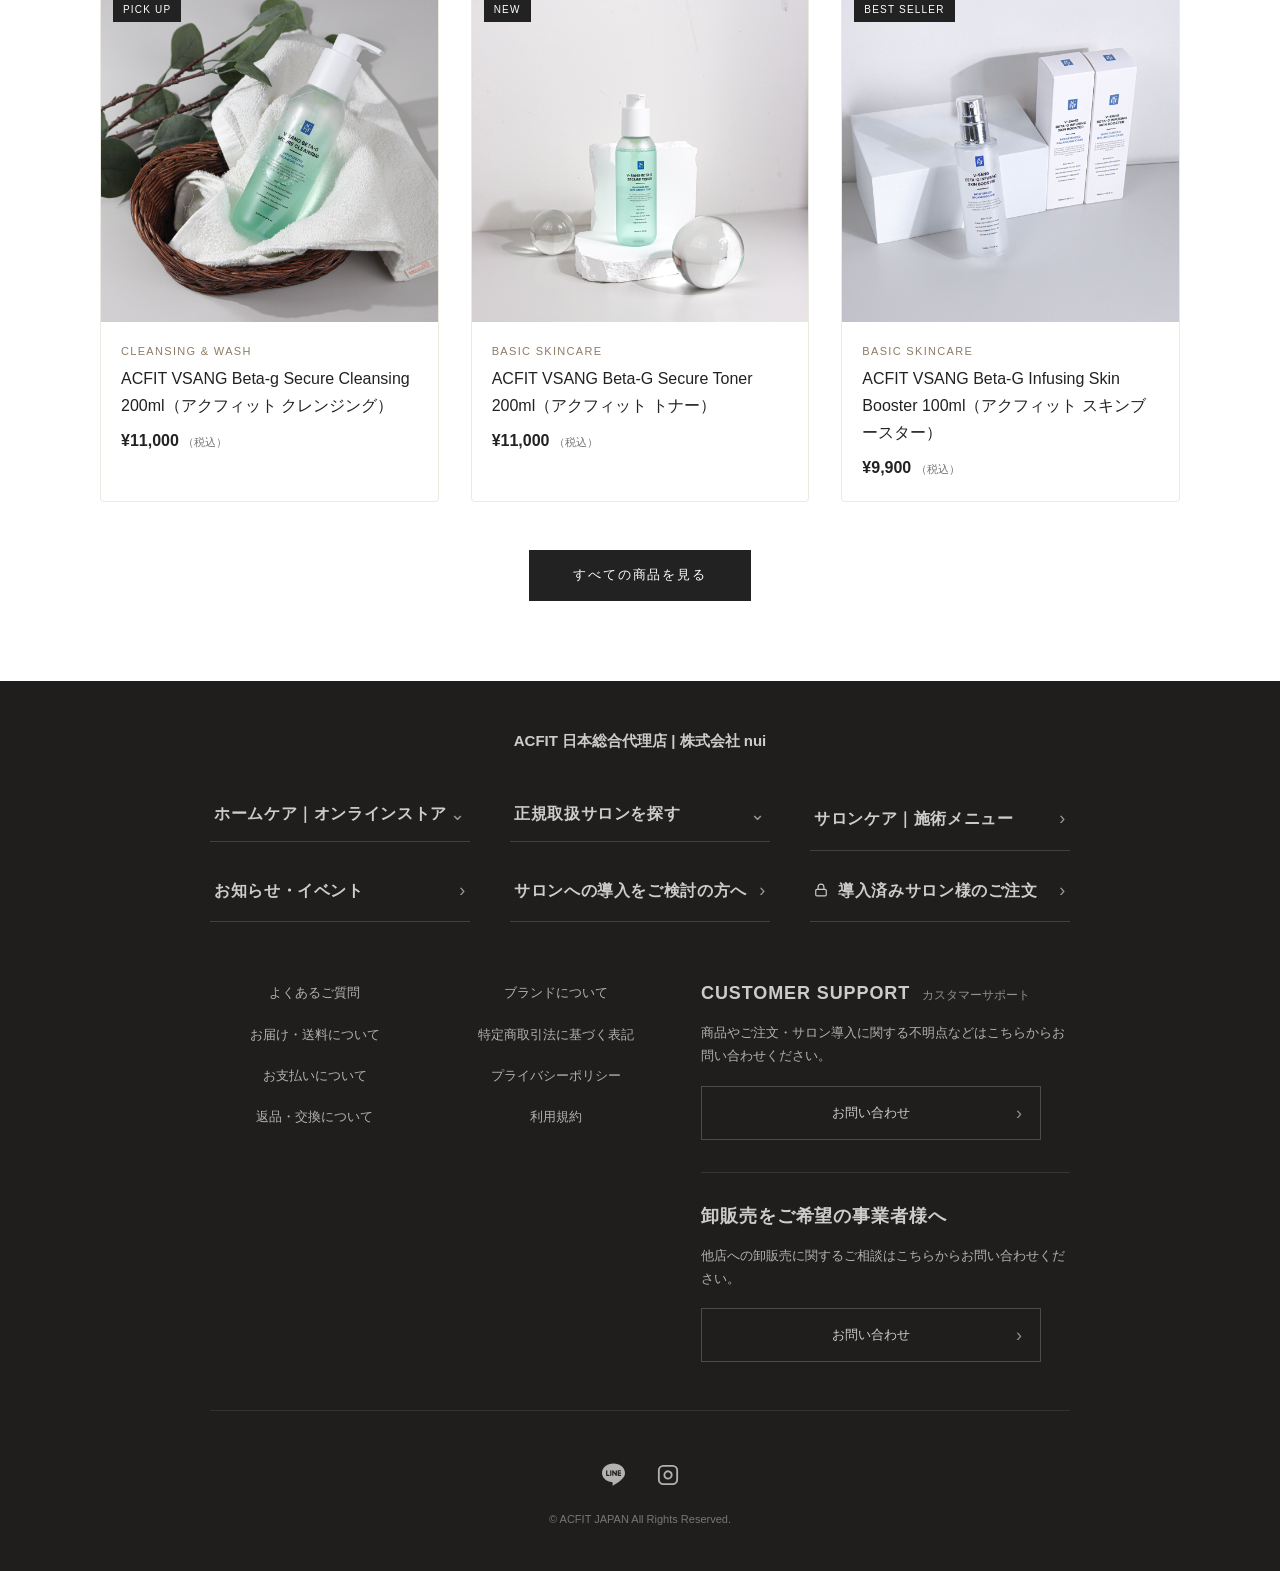
==== commit 87154d19: "Add files via upload" ====
--- a/acfit-page2/index.html
+++ b/acfit-page2/index.html
@@ -37,17 +37,41 @@
   </section> -->
 
     <section class="about-hero-section">
-      <div class="about-hero-inner">
-        <span class="about-hero-subtitle">about us</span>
-        <h2 class="about-hero-title">スキンケアの、その先へ。</h2>
-        <p class="about-hero-desc">
-          単なるお手入れの枠を超え、<br>
-          あなたらしい自信を取り戻すお手伝いをすることが、<br>
-          私たちの使命です。
-        </p>
-        <a href="#" class="about-hero-btn">Read More <span class="arrow">→</span></a>
-      </div>
-    </section>
+  <div class="about-hero-inner">
+    <span class="about-hero-subtitle">about us</span>
+    <h2 class="about-hero-title">その日の肌を見て、ケアを選ぶ。</h2>
+
+    <p class="about-hero-lead">
+      同じように乾燥が気になる日でも、肌の状態や、心地よいと感じるお手入れは一人ひとり違います。<br class="pc-only">
+      ACFITが大切にしているのは、まず目の前の肌をよく見ること。
+    </p>
+
+    <!-- 3つの軸（01〜03の繊細な仕切りデザイン） -->
+    <ul class="about-pillars">
+      <li>
+        <span class="pillar-num">01</span>
+        <p class="pillar-text">肌の熱感に<br>目を向けること。</p>
+      </li>
+      <li>
+        <span class="pillar-num">02</span>
+        <p class="pillar-text">うるおいのバリアを<br>守ること。</p>
+      </li>
+      <li>
+        <span class="pillar-num">03</span>
+        <p class="pillar-text">肌のマイクロバイオームに<br>着目すること。</p>
+      </li>
+    </ul>
+
+    <p class="about-hero-closing">
+      この3つの考え方を軸に、サロンで受ける施術から、<br class="pc-only">
+      ご自宅で毎日続けるスキンケアまで提案いたします。
+    </p>
+
+    <a href="salon-menu.html" class="about-hero-btn">
+      Read More <span class="arrow">→</span>
+    </a>
+  </div>
+</section>
 
 
 
--- a/acfit-page2/css/style.css
+++ b/acfit-page2/css/style.css
@@ -367,6 +367,317 @@
   background: #f7f5f0;
   font-size: 12px;
   color: #555;
+}
+
+/* ===== フッターレイアウト（スマホ縦長＋SNSアイコン横並び） ===== */
+.site-footer .footer-inner {
+  max-width: 900px;
+  margin: 0 auto;
+  text-align: center;
+}
+
+.site-footer .footer-links {
+  display: flex;
+  flex-wrap: wrap;
+  justify-content: center;
+  gap: 14px 24px;
+  list-style: none;
+  padding: 0;
+  margin: 24px 0 32px;
+}
+
+.footer-sns-list {
+  display: flex;
+  justify-content: center;
+  align-items: center;
+  gap: 32px;
+  margin: 28px 0 32px;
+}
+
+.footer-sns-list a {
+  display: inline-flex;
+  align-items: center;
+  justify-content: center;
+  color: inherit;
+  opacity: 0.85;
+  transition: opacity 0.2s, transform 0.2s;
+}
+
+.footer-sns-list a:hover {
+  opacity: 1;
+  transform: translateY(-2px);
+}
+
+/* ===== リッチフッター（3列下線ナビ ＋ カスタマーサポート ＋ SNS） ===== */
+.acfit-rich-footer {
+  max-width: 1100px;
+  margin: 0 auto;
+  padding: 20px 20px 10px;
+  text-align: left;
+}
+
+/* 上段：PCは3列×2段、スマホは1列 */
+.footer-main-grid {
+  display: grid;
+  grid-template-columns: repeat(3, 1fr);
+  gap: 24px 40px;
+  margin-bottom: 56px;
+}
+
+.footer-nav-head {
+  width: 100%;
+  display: flex;
+  justify-content: space-between;
+  align-items: center;
+  padding: 0 4px 16px;
+  background: none;
+  border: none;
+  border-bottom: 1px solid rgba(128, 128, 128, 0.35);
+  font-size: 16px;
+  font-weight: 700;
+  letter-spacing: 0.04em;
+  color: inherit;
+  text-decoration: none;
+  text-align: left;
+  cursor: pointer;
+  transition: opacity 0.2s;
+}
+
+.footer-nav-head:hover {
+  opacity: 0.7;
+}
+
+.footer-nav-head .f-icon-right,
+.footer-nav-head .f-icon-down {
+  font-size: 18px;
+  font-weight: 400;
+  opacity: 0.7;
+  transition: transform 0.25s;
+}
+
+.footer-acc-item.is-open .f-icon-down {
+  transform: rotate(180deg);
+}
+
+.footer-acc-panel {
+  display: none;
+  list-style: none;
+  padding: 10px 4px 4px;
+  margin: 0;
+}
+
+.footer-acc-item.is-open .footer-acc-panel {
+  display: block;
+}
+
+.footer-acc-panel li a {
+  display: block;
+  padding: 7px 0;
+  font-size: 13px;
+  color: inherit;
+  opacity: 0.85;
+  text-decoration: none;
+}
+
+.footer-acc-panel li a:hover {
+  opacity: 1;
+  text-decoration: underline;
+}
+
+/* 中段：左2列リンク ＋ 右CUSTOMER SUPPORT */
+.footer-sub-grid {
+  display: grid;
+  grid-template-columns: 1.1fr 0.9fr;
+  gap: 40px;
+  align-items: start;
+  padding-bottom: 48px;
+}
+
+.footer-sub-links-wrap {
+  display: grid;
+  grid-template-columns: repeat(2, 1fr);
+  gap: 16px 32px;
+}
+
+.footer-sub-col {
+  list-style: none;
+  padding: 0;
+  margin: 0;
+}
+
+.footer-sub-col li {
+  margin-bottom: 14px;
+}
+
+.footer-sub-col a {
+  font-size: 13px;
+  color: inherit;
+  opacity: 0.85;
+  text-decoration: none;
+}
+
+.footer-sub-col a:hover {
+  opacity: 1;
+  text-decoration: underline;
+}
+
+/* 右側カスタマーサポートエリア */
+.footer-support-title {
+  display: flex;
+  align-items: baseline;
+  gap: 12px;
+  margin-bottom: 12px;
+}
+
+.footer-support-title strong {
+  font-size: 18px;
+  font-weight: 700;
+  letter-spacing: 0.05em;
+}
+
+.footer-support-title span {
+  font-size: 12px;
+  opacity: 0.65;
+}
+
+.footer-support-text {
+  font-size: 13px;
+  line-height: 1.8;
+  opacity: 0.85;
+  margin: 0 0 18px;
+  text-align: left;
+}
+
+.footer-support-btn {
+  position: relative;
+  display: flex;
+  align-items: center;
+  justify-content: center;
+  width: 100%;
+  max-width: 340px;
+  padding: 15px 20px;
+  border: 1px solid rgba(128, 128, 128, 0.45);
+  background: transparent;
+  color: inherit;
+  text-decoration: none;
+  font-size: 13px;
+  font-weight: 500;
+  transition: background-color 0.2s, opacity 0.2s;
+}
+
+.footer-support-btn:hover {
+  background-color: rgba(128, 128, 128, 0.08);
+}
+
+.footer-support-btn .btn-arrow {
+  position: absolute;
+  right: 18px;
+  font-size: 18px;
+  opacity: 0.65;
+}
+
+/* 下段：SNS ＋ コピーライト */
+.footer-bottom-area {
+  text-align: center;
+  padding-top: 24px;
+  border-top: 1px solid rgba(128, 128, 128, 0.2);
+}
+
+.footer-sns-list {
+  display: flex;
+  justify-content: center;
+  align-items: center;
+  gap: 32px;
+  margin-bottom: 24px;
+}
+
+.footer-sns-list a {
+  display: inline-flex;
+  align-items: center;
+  justify-content: center;
+  color: inherit;
+  opacity: 0.85;
+  transition: opacity 0.2s, transform 0.2s;
+}
+
+.footer-sns-list a:hover {
+  opacity: 1;
+  transform: translateY(-2px);
+}
+.hyo {
+  font-size: 15px;
+  margin-bottom: 30px;
+  
+}
+
+/* 右カラム上下ボックスの間隔と区切り */
+.footer-right-col {
+  display: flex;
+  flex-direction: column;
+  gap: 32px;
+}
+
+.footer-right-col .footer-support-box + .footer-support-box {
+  padding-top: 28px;
+  border-top: 1px solid rgba(128, 128, 128, 0.25);
+}
+
+/* スマホ表示時はメニューリンクを縦長1列に */
+/* スマホ表示（縦長1列レイアウト） */
+@media (max-width: 767px) {
+  .hyo {
+  font-size: 15px;
+  margin-bottom: 10px;
+}
+  .acfit-rich-footer {
+    padding: 36px 20px 24px;
+    text-align: left;
+  }
+
+  .footer-main-grid {
+    grid-template-columns: 1fr;
+    gap: 20px;
+    margin-bottom: 40px;
+  }
+
+  .footer-sub-grid {
+    grid-template-columns: 1fr;
+    gap: 36px;
+    padding-bottom: 40px;
+  }
+
+  /* サブリンク2列をスマホでは縦1列に */
+  .footer-sub-links-wrap {
+    grid-template-columns: 1fr;
+    gap: 0;
+  }
+
+  .footer-sub-col li {
+    margin-bottom: 16px;
+  }
+
+  .footer-sub-col a {
+    font-size: 13px;
+  }
+
+  /* CUSTOMER SUPPORT と日本語サブタイトルを縦に綺麗に配置 */
+  .footer-support-title {
+    flex-direction: column;
+    align-items: flex-start;
+    gap: 4px;
+  }
+
+  .footer-support-text {
+    text-align: left;
+  }
+
+  .footer-support-btn {
+    max-width: 100%;
+  }
+
+  .footer-sns-list {
+    gap: 28px;
+  }
 }
 
 /* カート中身 */
@@ -943,7 +1254,6 @@
 .lp-container {
   max-width: 860px;
   margin: 0 auto;
-  padding: 0 20px;
 }
 
 .lp-block {
@@ -1053,7 +1363,7 @@
 .site-footer {
   background: #1f1e1c;
   color: #ccc;
-  padding: 56px 20px 32px;
+  padding: 20px 20px 32px;
   text-align: center;
 }
 
@@ -1093,6 +1403,171 @@
   background-position: center;
   background-repeat: no-repeat;
   overflow: hidden;
+}
+
+/* ===== ABOUT US セクション洗練調整 ===== */
+.about-hero-inner {
+  max-width: 820px;
+  margin: 0 auto;
+  text-align: center;
+}
+
+.about-hero-subtitle {
+  display: inline-flex;
+  align-items: center;
+  gap: 8px;
+  font-family: "Times New Roman", "YuMincho", serif;
+  font-style: italic;
+  font-size: 14px;
+  letter-spacing: 0.12em;
+  color: #1f3b58;
+  margin-bottom: 14px;
+}
+
+.about-hero-title {
+  font-family: "YuMincho", "Hiragino Mincho ProN", serif;
+  font-size: clamp(24px, 4vw, 34px);
+  font-weight: 500;
+  letter-spacing: 0.14em;
+  color: #222;
+  margin: 0 0 32px;
+  line-height: 1.5;
+}
+
+.about-hero-lead,
+.about-hero-closing {
+  font-size: 14.5px;
+  line-height: 2.1;
+  letter-spacing: 0.06em;
+  color: #333;
+  margin: 0 auto;
+}
+
+/* 3つの考え方（PC：3列 / スマホ：縦1列） */
+.about-pillars {
+  list-style: none;
+  padding: 28px 0;
+  margin: 32px auto;
+  display: grid;
+  grid-template-columns: repeat(3, 1fr);
+  border-top: 1px solid rgba(31, 59, 88, 0.18);
+  border-bottom: 1px solid rgba(31, 59, 88, 0.18);
+  background: rgba(255, 255, 255, 0.55);
+  backdrop-filter: blur(2px);
+}
+
+.about-pillars li {
+  padding: 8px 16px;
+  position: relative;
+}
+
+.about-pillars li:not(:last-child)::after {
+  content: "";
+  position: absolute;
+  right: 0;
+  top: 15%;
+  height: 70%;
+  width: 1px;
+  background: rgba(31, 59, 88, 0.15);
+}
+
+.pillar-num {
+  display: block;
+  font-family: "Times New Roman", serif;
+  font-style: italic;
+  font-size: 13px;
+  letter-spacing: 0.15em;
+  color: #4a769e;
+  margin-bottom: 8px;
+}
+
+.pillar-text {
+  font-family: "YuMincho", "Hiragino Mincho ProN", serif;
+  font-size: 15px;
+  font-weight: 500;
+  line-height: 1.75;
+  letter-spacing: 0.08em;
+  color: #1f3b58;
+  margin: 0;
+}
+
+.about-hero-closing {
+  margin-bottom: 36px;
+}
+
+/* Read More ボタン（元のネイビーを活かして上質なホバーを追加） */
+.about-hero-btn {
+  display: inline-flex;
+  align-items: center;
+  justify-content: center;
+  gap: 10px;
+  min-width: 210px;
+  padding: 15px 32px;
+  background-color: #1f3b58;
+  color: #ffffff;
+  text-decoration: none;
+  font-size: 13.5px;
+  letter-spacing: 0.1em;
+  transition: background-color 0.25s, transform 0.25s;
+}
+
+.about-hero-btn .arrow {
+  transition: transform 0.25s;
+}
+
+.about-hero-btn:hover {
+  background-color: #162b40;
+}
+
+.about-hero-btn:hover .arrow {
+  transform: translateX(4px);
+}
+
+/* スマホ表示調整 */
+@media (max-width: 767px) {
+  .pc-only {
+    display: none;
+  }
+
+  .about-hero-lead,
+  .about-hero-closing {
+    font-size: 13.5px;
+    line-height: 2;
+    text-align: left;
+  }
+  
+
+  .about-pillars {
+    grid-template-columns: 1fr;
+    padding: 16px 20px;
+    margin: 26px auto;
+  }
+
+  .about-pillars li {
+    padding: 14px 0;
+    display: flex;
+    align-items: center;
+    gap: 14px;
+    text-align: left;
+  }
+
+  .about-pillars li:not(:last-child)::after {
+    right: auto;
+    left: 0;
+    top: auto;
+    bottom: 0;
+    width: 100%;
+    height: 1px;
+  }
+
+  .pillar-num {
+    margin-bottom: 0;
+    font-size: 14px;
+  }
+
+  .pillar-text br {
+    display: none;
+  }
 }
 
 /* 背景画像を薄く白く飛ばして文字を読みやすくするオーバーレイ */
@@ -1294,9 +1769,9 @@
     font-size: 22px;
   }
 
-  .about-hero-title {
+  /* .about-hero-title {
     font-size: 20px;
-  }
+  } */
 
   .about-hero-desc {
     font-size: 10px;
@@ -1343,7 +1818,7 @@
     gap: 24px;
   }
 
-  body.page-product {
+  .page-product {
     padding: 10px;
   }
 
@@ -1477,4 +1952,1312 @@
 }
 
 
-}+}
+
+/* ==========================================================================
+   細LP 共通
+========================================================================== */
+.vsang-lp-wrap {
+  width: 100%;
+  background-color: #ffffff;
+  color: #111111;
+  font-family: "Hiragino Mincho ProN", "Yu Mincho", "Noto Serif JP", "Hiragino Kaku Gothic ProN", "Yu Gothic", sans-serif;
+  line-height: 1.8;
+  letter-spacing: 0.04em;
+}
+
+.vsang-lp-wrap sup {
+  font-size: 0.65em;
+  line-height: 0;
+  vertical-align: super;
+}
+
+/* PC中央幅：1040px基準で、ウィンドウが狭い時は左右24px余白で自動フィット */
+.vsang-lp-inner {
+  width: min(1040px, calc(100% - 48px));
+  margin-left: auto;
+  margin-right: auto;
+}
+
+.vsang-lp-pc-only {
+  display: inline;
+}
+
+.vsang-lp-sp-only {
+  display: none;
+}
+
+/* セクション分割（影なし・白と淡い青の面切り替え＋細線） */
+.vsang-lp-sec {
+  padding: 96px 0;
+  background-color: #ffffff;
+  border-top: 1px solid #e6eff5;
+}
+
+.vsang-lp-sec--blue {
+  background-color: #f4f8fb;
+}
+
+.vsang-lp-divider {
+  width: 100%;
+  height: 1px;
+  background-color: #d9e6f0;
+  margin: 64px 0;
+}
+
+/* センター見出し（リファ風タイポグラフィ＋細アンダーライン） */
+.vsang-lp-heading {
+  text-align: center;
+  margin-bottom: 56px;
+}
+
+.vsang-lp-heading-en {
+  display: block;
+  font-family: "Helvetica Neue", Arial, sans-serif;
+  font-size: 12px;
+  font-weight: 500;
+  letter-spacing: 0.22em;
+  color: #5b829e;
+  margin-bottom: 10px;
+}
+
+.vsang-lp-heading-ja {
+  font-size: 28px;
+  font-weight: 500;
+  line-height: 1.5;
+  color: #111111;
+  letter-spacing: 0.06em;
+}
+
+.vsang-lp-heading-line {
+  width: 48px;
+  height: 1px;
+  background-color: #111111;
+  margin: 22px auto 0;
+}
+
+.vsang-lp-heading-desc {
+  margin-top: 24px;
+  font-size: 15px;
+  color: #333333;
+  font-family: "Hiragino Kaku Gothic ProN", "Yu Gothic", "Noto Sans JP", sans-serif;
+}
+
+/* FV（ファーストビュー） */
+.vsang-lp-fv {
+  /* padding: 80px 0 96px; */
+  background: linear-gradient(180deg, #eef5fa 0%, #ffffff 100%);
+  text-align: center;
+}
+
+.vsang-lp-fv-head {
+  /* margin-bottom: 48px; */
+}
+
+.vsang-lp-fv-brand {
+  font-family: "Helvetica Neue", Arial, sans-serif;
+  font-size: 13px;
+  letter-spacing: 0.28em;
+  color: #4f7896;
+  margin-bottom: 14px;
+}
+
+.vsang-lp-fv-lead {
+  font-size: 18px;
+  color: #111111;
+  margin-bottom: 12px;
+}
+
+.vsang-lp-fv-title {
+  font-family: "Helvetica Neue", Arial, sans-serif;
+  font-size: 38px;
+  font-weight: 400;
+  letter-spacing: 0.14em;
+  color: #111111;
+  line-height: 1.3;
+  margin-bottom: 18px;
+}
+
+.vsang-lp-fv-sub {
+  font-size: 15px;
+  color: #444444;
+  font-family: "Hiragino Kaku Gothic ProN", "Yu Gothic", "Noto Sans JP", sans-serif;
+}
+
+/* 画像配置用プレースホルダー */
+.vsang-lp-placeholder {
+  width: 100%;
+  background-color: #e8f1f8;
+  border: 0.5px solid rgb(48, 48, 48);
+  display: flex;
+  align-items: center;
+  justify-content: center;
+  text-align: center;
+  color: #4b6f8a;
+  font-family: "Hiragino Kaku Gothic ProN", "Yu Gothic", sans-serif;
+  font-size: 13px;
+}
+
+.vsang-lp-placeholder--fv {
+  height: 520px;
+}
+
+
+/* .vsang-lp-placeholder--land {
+  height: 300px;
+} */
+
+/* .vsang-lp-placeholder--sq {
+  height: 420px;
+} */
+
+/* PC最大2カラムグリッド（minmax(0, 1fr)で子要素のはみ出し防止） */
+.vsang-lp-grid {
+  display: grid;
+  grid-template-columns: repeat(2, minmax(0, 1fr));
+  column-gap: 48px;
+  row-gap: 48px;
+}
+
+/* お声・使用感 */
+.vsang-lp-voice-item {
+  border-bottom: 1px solid #d5e3ed;
+  padding-bottom: 28px;
+}
+
+.vsang-lp-voice-title {
+  font-size: 18px;
+  font-weight: 600;
+  color: #111111;
+  margin-top: 20px;
+  margin-bottom: 10px;
+  line-height: 1.5;
+}
+
+.vsang-lp-voice-text {
+  font-family: "Hiragino Kaku Gothic ProN", "Yu Gothic", "Noto Sans JP", sans-serif;
+  font-size: 14px;
+  color: #333333;
+  line-height: 1.85;
+}
+
+/* ソリューション一覧（細線区切り） */
+.vsang-lp-sol-item {
+  border-top: 1px solid #111111;
+  padding-top: 22px;
+}
+
+.vsang-lp-sol-num {
+  display: inline-block;
+  font-family: "Helvetica Neue", Arial, sans-serif;
+  font-size: 12px;
+  font-weight: 600;
+  letter-spacing: 0.18em;
+  color: #4f7896;
+  margin-bottom: 8px;
+}
+
+.vsang-lp-sol-title {
+  font-size: 20px;
+  font-weight: 600;
+  color: #111111;
+  margin-bottom: 10px;
+}
+
+.vsang-lp-sol-text {
+  font-family: "Hiragino Kaku Gothic ProN", "Yu Gothic", "Noto Sans JP", sans-serif;
+  font-size: 14px;
+  color: #333333;
+}
+
+/* 2カラム特徴解説 */
+.vsang-lp-split {
+  align-items: center;
+}
+
+.vsang-lp-split-title {
+  font-size: 22px;
+  font-weight: 600;
+  line-height: 1.5;
+  color: #111111;
+  padding-bottom: 16px;
+  margin-bottom: 20px;
+  border-bottom: 1px solid #111111;
+}
+
+.vsang-lp-split-text {
+  font-family: "Hiragino Kaku Gothic ProN", "Yu Gothic", "Noto Sans JP", sans-serif;
+  font-size: 15px;
+  color: #222222;
+  line-height: 1.9;
+}
+
+.vsang-lp-tags {
+  list-style: none;
+  display: flex;
+  flex-wrap: wrap;
+  gap: 10px;
+  margin-top: 24px;
+}
+
+.vsang-lp-tags li {
+  font-family: "Hiragino Kaku Gothic ProN", "Yu Gothic", sans-serif;
+  font-size: 13px;
+  color: #111111;
+  background-color: #ffffff;
+  border: 1px solid #b8d0e0;
+  padding: 6px 14px;
+}
+
+.vsang-lp-bullets {
+  list-style: none;
+  margin-top: 20px;
+  border-top: 1px solid #d9e6f0;
+}
+
+.vsang-lp-bullets li {
+  font-family: "Hiragino Kaku Gothic ProN", "Yu Gothic", sans-serif;
+  font-size: 14px;
+  color: #222222;
+  padding: 9px 0;
+  border-bottom: 1px solid #d9e6f0;
+}
+
+/* 成分・機能ブロック */
+.vsang-lp-detail-label {
+  display: block;
+  font-family: "Helvetica Neue", Arial, sans-serif;
+  font-size: 12px;
+  font-weight: 600;
+  letter-spacing: 0.18em;
+  color: #4f7896;
+  margin-bottom: 6px;
+}
+
+.vsang-lp-detail-title {
+  font-size: 20px;
+  font-weight: 600;
+  color: #111111;
+  margin-bottom: 18px;
+}
+
+.vsang-lp-detail-text {
+  font-family: "Hiragino Kaku Gothic ProN", "Yu Gothic", "Noto Sans JP", sans-serif;
+  font-size: 14px;
+  color: #333333;
+  line-height: 1.85;
+  margin-top: 18px;
+}
+
+/* テクスチャー */
+.vsang-lp-tex-title {
+  font-size: 18px;
+  font-weight: 600;
+  color: #111111;
+  margin-top: 18px;
+  margin-bottom: 8px;
+}
+
+.vsang-lp-tex-text {
+  font-family: "Hiragino Kaku Gothic ProN", "Yu Gothic", "Noto Sans JP", sans-serif;
+  font-size: 14px;
+  color: #333333;
+}
+
+/* ご使用方法（ステップ） */
+.vsang-lp-steps {
+  border-top: 1px solid #111111;
+}
+
+.vsang-lp-step-row {
+  display: flex;
+  align-items: baseline;
+  justify-content: space-between;
+  gap: 32px;
+  padding: 28px 0;
+  border-bottom: 1px solid #c9dce9;
+}
+
+.vsang-lp-step-head {
+  width: 360px;
+  flex-shrink: 0;
+  display: flex;
+  align-items: baseline;
+  gap: 18px;
+}
+
+.vsang-lp-step-num {
+  font-family: "Helvetica Neue", Arial, sans-serif;
+  font-size: 13px;
+  font-weight: 600;
+  letter-spacing: 0.16em;
+  color: #4f7896;
+}
+
+.vsang-lp-step-title {
+  font-size: 18px;
+  font-weight: 600;
+  color: #111111;
+}
+
+.vsang-lp-step-text {
+  flex: 1;
+  font-family: "Hiragino Kaku Gothic ProN", "Yu Gothic", "Noto Sans JP", sans-serif;
+  font-size: 14px;
+  color: #222222;
+}
+
+/* 製品情報テーブル */
+.vsang-lp-table {
+  width: 100%;
+  border-collapse: collapse;
+  border-top: 1px solid #111111;
+  font-family: "Hiragino Kaku Gothic ProN", "Yu Gothic", "Noto Sans JP", sans-serif;
+  font-size: 14px;
+}
+
+.vsang-lp-table th,
+.vsang-lp-table td {
+  padding: 20px 16px;
+  border-bottom: 1px solid #d9e6f0;
+  text-align: left;
+  vertical-align: top;
+  line-height: 1.8;
+}
+
+.vsang-lp-table th {
+  width: 220px;
+  font-weight: 600;
+  color: #111111;
+  background-color: #f7fafc;
+}
+
+.vsang-lp-table td {
+  color: #333333;
+}
+
+/* 購入エリア（影なし・細枠線） */
+.vsang-lp-buy-box {
+  align-items: center;
+  background-color: #ffffff;
+  border: 1px solid #cfe0ec;
+  padding: 48px;
+}
+
+.vsang-lp-buy-brand {
+  font-family: "Helvetica Neue", Arial, sans-serif;
+  font-size: 12px;
+  letter-spacing: 0.24em;
+  color: #4f7896;
+  margin-bottom: 8px;
+}
+
+.vsang-lp-buy-name {
+  font-size: 24px;
+  font-weight: 600;
+  color: #111111;
+  line-height: 1.4;
+}
+
+.vsang-lp-buy-en {
+  font-family: "Helvetica Neue", Arial, sans-serif;
+  font-size: 12px;
+  letter-spacing: 0.14em;
+  color: #666666;
+  margin-top: 4px;
+  margin-bottom: 24px;
+}
+
+.vsang-lp-buy-price-row {
+  padding: 18px 0;
+  border-top: 1px solid #e2edf4;
+  border-bottom: 1px solid #e2edf4;
+  margin-bottom: 20px;
+}
+
+.vsang-lp-buy-price {
+  font-family: "Helvetica Neue", Arial, sans-serif;
+  font-size: 28px;
+  font-weight: 500;
+  color: #111111;
+}
+
+.vsang-lp-buy-tax {
+  font-family: "Hiragino Kaku Gothic ProN", "Yu Gothic", sans-serif;
+  font-size: 13px;
+  color: #555555;
+  margin-left: 6px;
+}
+
+.vsang-lp-buy-desc {
+  font-family: "Hiragino Kaku Gothic ProN", "Yu Gothic", "Noto Sans JP", sans-serif;
+  font-size: 14px;
+  color: #333333;
+  margin-bottom: 28px;
+}
+
+.vsang-lp-buy-select-wrap {
+  margin-bottom: 18px;
+}
+
+.vsang-lp-buy-label {
+  display: block;
+  font-family: "Hiragino Kaku Gothic ProN", "Yu Gothic", sans-serif;
+  font-size: 12px;
+  color: #555555;
+  margin-bottom: 6px;
+}
+
+.vsang-lp-buy-select {
+  width: 100%;
+  height: 48px;
+  padding: 0 36px 0 14px;
+  font-size: 14px;
+  color: #111111;
+  background-color: #ffffff;
+  border: 1px solid #111111;
+  border-radius: 0;
+  appearance: none;
+  -webkit-appearance: none;
+  background-image: linear-gradient(45deg, transparent 50%, #111111 50%),
+                    linear-gradient(135deg, #111111 50%, transparent 50%);
+  background-position: calc(100% - 18px) 20px, calc(100% - 13px) 20px;
+  background-size: 5px 5px, 5px 5px;
+  background-repeat: no-repeat;
+}
+
+.vsang-lp-buy-p {
+  width: 100%;
+  padding: 20px 10px 20px 14px;
+  font-size: 14px;
+  color: #111111;
+  background-color: #ffffff;
+  border: 1px solid #111111;
+  border-radius: 0;
+
+}
+
+.vsang-lp-buy-btn {
+  width: 100%;
+  height: 54px;
+  background-color: #111111;
+  color: #ffffff;
+  border: 1px solid #111111;
+  font-family: "Hiragino Kaku Gothic ProN", "Yu Gothic", sans-serif;
+  font-size: 15px;
+  font-weight: 600;
+  letter-spacing: 0.14em;
+  cursor: pointer;
+}
+
+/* 注釈 */
+.vsang-lp-note {
+  font-family: "Hiragino Kaku Gothic ProN", "Yu Gothic", "Noto Sans JP", sans-serif;
+  font-size: 12px;
+  color: #666666;
+  margin-top: 24px;
+  line-height: 1.7;
+}
+
+/* ===== ハンバーガーメニュー内アコーディオン（ReFa風） ===== */
+.drawer-menu {
+  overflow-y: auto;
+}
+.drawer-acc-trigger {
+  width: 100%;
+  display: flex;
+  justify-content: space-between;
+  align-items: center;
+  padding: 16px 20px;
+  background: none;
+  border: none;
+  border-bottom: 1px solid #eee;
+  font-size: 14px;
+  font-weight: 500;
+  color: #1a1a1a;
+  text-align: left;
+  cursor: pointer;
+}
+.drawer-acc-trigger .acc-icon {
+  font-size: 18px;
+  color: #666;
+}
+.drawer-sub-list {
+  display: none;
+  list-style: none;
+  margin: 0;
+  padding: 6px 12px 12px;
+  /* background: #f8fafc; */
+  border-bottom: 1px solid #eee;
+}
+.drawer-accordion.is-open .drawer-sub-list {
+  display: block;
+}
+.drawer-all-link,
+.drawer-sub-text-link {
+  display: flex;
+  justify-content: space-between;
+  align-items: center;
+  padding: 12px 14px;
+  margin-bottom: 6px;
+  background: #ffffff;
+  border-radius: 4px;
+  font-size: 13px;
+  font-weight: 600;
+  color: #1a1a1a;
+  text-decoration: none;
+}
+.drawer-prod-link {
+  display: flex;
+  justify-content: space-between;
+  align-items: center;
+  gap: 5px;
+  /* padding: 8px 12px; */
+  margin-bottom: 6px;
+  background: #ffffff;
+  border-radius: 4px;
+  text-decoration: none;
+  color: #222;
+}
+.drawer-prod-link:hover {
+  border-color: #7ab3d8;
+}
+.drawer-prod-name {
+  font-size: 10px;
+  /* line-height: 1.45; */
+  flex: 1;
+}
+.drawer-prod-thumb {
+  width: 44px;
+  height: 44px;
+  object-fit: cover;
+  border-radius: 4px;
+  flex-shrink: 0;
+  background: #f4f6f9;
+}
+/* .drawer-member-order {
+  background: #f4f8fb;
+  font-weight: 600;
+  color: #1b4d72 !important;
+} */
+
+/* ==========================================================================
+   SP Responsive（既存CSSと同じ768px以下：左右padding 10px・1カラム縦積み）
+========================================================================== */
+@media screen and (max-width: 768px) {
+  .vsang-lp-inner {
+    width: 100%;
+    padding-left: 10px;
+    padding-right: 10px;
+  }
+
+  .vsang-lp-pc-only {
+    display: none;
+  }
+
+  .vsang-lp-sp-only {
+    display: inline;
+  }
+
+  .vsang-lp-sec {
+    padding: 56px 0;
+  }
+
+  .vsang-lp-divider {
+    margin: 40px 0;
+  }
+
+  .vsang-lp-heading {
+    margin-bottom: 36px;
+  }
+
+  .vsang-lp-heading-en {
+    font-size: 11px;
+    letter-spacing: 0.18em;
+  }
+
+  .vsang-lp-heading-ja {
+    font-size: 21px;
+    line-height: 1.45;
+  }
+
+  .vsang-lp-heading-line {
+    width: 36px;
+    margin-top: 16px;
+  }
+
+  .vsang-lp-heading-desc {
+    font-size: 14px;
+    text-align: left;
+  }
+
+  .vsang-lp-fv {
+    /* padding: 48px 0 56px; */
+  }
+
+  .vsang-lp-fv-head {
+    /* margin-bottom: 28px; */
+  }
+
+  .vsang-lp-fv-lead {
+    font-size: 15px;
+  }
+
+  .vsang-lp-fv-title {
+    font-size: 26px;
+    letter-spacing: 0.1em;
+  }
+
+  .vsang-lp-fv-sub {
+    font-size: 13px;
+  }
+
+  .vsang-lp-placeholder--fv {
+    height: 260px;
+  }
+
+
+
+  /* .vsang-lp-placeholder--sq {
+    height: 260px;
+  } */
+
+  .vsang-lp-grid {
+    grid-template-columns: 1fr;
+    row-gap: 32px;
+  }
+
+  .vsang-lp-voice-title {
+    font-size: 16px;
+  }
+
+  .vsang-lp-voice-text {
+    font-size: 13px;
+  }
+
+  .vsang-lp-sol-title {
+    font-size: 17px;
+  }
+
+  .vsang-lp-sol-text {
+    font-size: 13px;
+  }
+
+  .vsang-lp-split-title {
+    font-size: 18px;
+    margin-bottom: 14px;
+    padding-bottom: 12px;
+  }
+
+  .vsang-lp-split-text {
+    font-size: 14px;
+  }
+
+  .vsang-lp-detail-title {
+    font-size: 18px;
+  }
+
+  .vsang-lp-detail-text {
+    font-size: 13px;
+  }
+
+  .vsang-lp-tex-title {
+    font-size: 16px;
+  }
+
+  .vsang-lp-tex-text {
+    font-size: 13px;
+  }
+
+  .vsang-lp-step-row {
+    flex-direction: column;
+    gap: 8px;
+    padding: 20px 0;
+  }
+
+  .vsang-lp-step-head {
+    width: 100%;
+    flex-direction: column;
+    gap: 4px;
+  }
+
+  .vsang-lp-step-title {
+    font-size: 16px;
+  }
+
+  .vsang-lp-step-text {
+    font-size: 13px;
+  }
+
+  .vsang-lp-table {
+    font-size: 13px;
+  }
+
+  .vsang-lp-table th,
+  .vsang-lp-table td {
+    display: block;
+    width: 100%;
+    padding: 12px 10px;
+  }
+
+  .vsang-lp-table th {
+    border-bottom: none;
+    padding-bottom: 4px;
+  }
+
+  .vsang-lp-table td {
+    padding-top: 4px;
+  }
+
+  .vsang-lp-buy-box {
+    padding: 24px 16px;
+  }
+
+  .vsang-lp-buy-name {
+    font-size: 20px;
+  }
+
+  .vsang-lp-buy-price {
+    font-size: 24px;
+  }
+}
+
+    .page-header {
+      padding: 120px 20px 48px;
+      text-align: center;
+      background: #000000;
+      border-bottom: 1px solid #eef1f5;
+    }
+    .page-header .en {
+      font-size: 12px;
+      letter-spacing: 0.25em;
+      color: #6c9ec4;
+      margin-bottom: 10px;
+    }
+    .page-header h1 {
+      font-size: 24px;
+      font-weight: 500;
+      letter-spacing: 0.08em;
+      color: white;
+    }
+    .salon-search-container {
+      max-width: 1000px;
+      margin: 40px auto 80px;
+      padding: 0 20px;
+    }
+    .filter-box {
+      background: #ffffff;
+      border: 1px solid #e2e8f0;
+      border-radius: 8px;
+      padding: 24px;
+      margin-bottom: 32px;
+    }
+    .filter-group {
+      margin-bottom: 20px;
+    }
+    .filter-group:last-child {
+      margin-bottom: 0;
+    }
+    .filter-label {
+      display: block;
+      font-size: 13px;
+      font-weight: 600;
+      color: #1a1a1a;
+      margin-bottom: 10px;
+    }
+    .area-buttons {
+      display: flex;
+      flex-wrap: wrap;
+      gap: 8px;
+    }
+    .area-btn {
+      padding: 8px 16px;
+      border: 1px solid #d1d9e2;
+      background: #fff;
+      border-radius: 4px;
+      font-size: 13px;
+      color: #333;
+      cursor: pointer;
+      transition: all 0.2s;
+    }
+    .area-btn.is-active {
+      background: #1b4d72;
+      border-color: #1b4d72;
+      color: #fff;
+      font-weight: 600;
+    }
+    .purpose-checks {
+      display: flex;
+      flex-wrap: wrap;
+      gap: 16px;
+    }
+    .purpose-check-label {
+      display: inline-flex;
+      align-items: center;
+      gap: 8px;
+      padding: 10px 16px;
+      border: 1px solid #d1d9e2;
+      border-radius: 4px;
+      font-size: 13px;
+      cursor: pointer;
+      background: #f9fbfd;
+    }
+    .purpose-check-label input {
+      accent-color: #1b4d72;
+      width: 16px;
+      height: 16px;
+    }
+    .salon-count-bar {
+      font-size: 13px;
+      color: #555;
+      margin-bottom: 16px;
+    }
+    .salon-grid {
+      display: grid;
+      grid-template-columns: repeat(2, 1fr);
+      gap: 20px;
+    }
+    .salon-card {
+      background: #fff;
+      border: 1px solid #e2e8f0;
+      border-radius: 8px;
+      padding: 24px;
+      display: flex;
+      flex-direction: column;
+      justify-content: space-between;
+    }
+    .salon-card-head {
+      display: flex;
+      align-items: center;
+      gap: 14px;
+      margin-bottom: 16px;
+      padding-bottom: 14px;
+      border-bottom: 1px solid #f0f3f7;
+    }
+    .salon-logo {
+      width: 56px;
+      height: 56px;
+      border-radius: 6px;
+      object-fit: cover;
+      background: #f1f5f9;
+      border: 1px solid #e2e8f0;
+      flex-shrink: 0;
+      display: flex;
+      align-items: center;
+      justify-content: center;
+      font-size: 10px;
+      color: #888;
+    }
+    .salon-area-tag {
+      display: inline-block;
+      font-size: 11px;
+      background: #eef4f9;
+      color: #1b4d72;
+      padding: 2px 8px;
+      border-radius: 3px;
+      margin-bottom: 4px;
+      font-weight: 600;
+    }
+    .salon-name {
+      font-size: 16px;
+      font-weight: 600;
+      color: #1a1a1a;
+      margin: 0;
+    }
+    /* 対応バッジ（2つを常に同じ位置に配置） */
+    .salon-badges {
+      display: grid;
+      grid-template-columns: 1fr 1fr;
+      gap: 8px;
+      margin-bottom: 16px;
+    }
+    .service-badge {
+      display: flex;
+      align-items: center;
+      justify-content: center;
+      gap: 6px;
+      padding: 8px 10px;
+      border-radius: 4px;
+      font-size: 12px;
+      font-weight: 600;
+    }
+    .service-badge.is-on {
+      background: #e8f2fa;
+      color: #1769aa;
+      border: 1px solid #b6d8f2;
+    }
+    .service-badge.is-off {
+      background: #f3f4f6;
+      color: #9ca3af;
+      border: 1px solid #e5e7eb;
+    }
+    .salon-details {
+      font-size: 13px;
+      line-height: 1.7;
+      color: #444;
+      margin-bottom: 18px;
+    }
+    .salon-details p {
+      margin: 0 0 6px;
+    }
+    .salon-links {
+      display: grid;
+      grid-template-columns: 1fr 1fr;
+      gap: 8px;
+    }
+    .salon-link-btn {
+      display: block;
+      text-align: center;
+      padding: 10px 8px;
+      font-size: 12px;
+      font-weight: 600;
+      border-radius: 4px;
+      text-decoration: none;
+    }
+    .btn-insta {
+      background: #fff;
+      color: #1a1a1a;
+      border: 1px solid #cbd5e1;
+    }
+    .btn-reserve {
+      background: #1a1a1a;
+      color: #fff;
+    }
+    .btn-disabled {
+      background: #f3f4f6;
+      color: #9ca3af;
+      border: 1px solid #e5e7eb;
+      pointer-events: none;
+    }
+    @media (max-width: 767px) {
+      .salon-grid {
+        grid-template-columns: 1fr;
+      }
+    }
+    .menu-container {
+      max-width: 960px;
+      margin: 48px auto 80px;
+      padding: 0 20px;
+    }
+    .menu-lead {
+      text-align: center;
+      font-size: 14px;
+      line-height: 2;
+      color: #444;
+      margin-bottom: 48px;
+    }
+    .treatment-card {
+      display: grid;
+      grid-template-columns: 340px 1fr;
+      gap: 32px;
+      background: #fff;
+      border: 1px solid #e2e8f0;
+      border-radius: 8px;
+      padding: 28px;
+      margin-bottom: 32px;
+      align-items: center;
+    }
+    .treatment-img {
+      width: 100%;
+      aspect-ratio: 4 / 3;
+      object-fit: cover;
+      border-radius: 6px;
+      background: #f4f6f9;
+    }
+    .treatment-num {
+      display: inline-block;
+      font-size: 11px;
+      letter-spacing: 0.18em;
+      color: #1b4d72;
+      background: #e8f2fa;
+      padding: 4px 10px;
+      border-radius: 3px;
+      font-weight: 600;
+      margin-bottom: 10px;
+    }
+    .treatment-title {
+      font-size: 20px;
+      font-weight: 600;
+      color: #1a1a1a;
+      margin: 0 0 12px;
+    }
+    .treatment-desc {
+      font-size: 14px;
+      line-height: 1.9;
+      color: #444;
+      margin-bottom: 16px;
+    }
+    .treatment-use-box {
+      background: #f8fafc;
+      padding: 12px 16px;
+      font-size: 13px;
+      line-height: 1.8;
+      color: #333;
+    }
+    .treatment-use-box strong {
+      display: block;
+      color: #1b4d72;
+      margin-bottom: 4px;
+    }
+    .menu-cta-box {
+      text-align: center;
+      background: #f4f8fb;
+      padding: 40px 24px;
+      border-radius: 8px;
+      margin-top: 48px;
+    }
+    .menu-cta-btn {
+      display: inline-block;
+      margin-top: 16px;
+      padding: 15px 40px;
+      background: #1a1a1a;
+      color: #fff;
+      text-decoration: none;
+      font-size: 13px;
+      letter-spacing: 0.12em;
+    }
+    @media (max-width: 767px) {
+      .treatment-card {
+        grid-template-columns: 1fr;
+        gap: 20px;
+        padding: 20px;
+      }
+    }
+    .news-container {
+      max-width: 840px;
+      margin: 48px auto 80px;
+      padding: 0 20px;
+    }
+.news-tabs {
+      display: flex;
+      flex-wrap: wrap;
+      gap: 10px;
+      margin-bottom: 28px;
+    }
+    .news-tab {
+      padding: 8px 20px;
+      border: 1px solid #d1d9e2;
+      background: #fff;
+      border-radius: 4px;
+      font-size: 13px;
+      cursor: pointer;
+    }
+    .news-tab.is-active {
+      background: #1a1a1a;
+      color: #fff;
+      border-color: #1a1a1a;
+    }
+
+    /* ★ここを追加（スマホ時は縦1列・横幅いっぱいに揃える） */
+    @media (max-width: 767px) {
+      .news-tabs {
+        flex-direction: column;
+        gap: 8px;
+      }
+      .news-tab {
+        width: 100%;
+        padding: 12px 16px;
+        text-align: center;
+      }
+    }
+    .news-list {
+      border-top: 1px solid #e2e8f0;
+    }
+    .news-item {
+      padding: 22px 8px;
+      border-bottom: 1px solid #e2e8f0;
+    }
+    .news-meta {
+      display: flex;
+      align-items: center;
+      gap: 12px;
+      margin-bottom: 8px;
+    }
+    .news-date {
+      font-size: 13px;
+      color: #777;
+    }
+    .news-cat {
+      font-size: 11px;
+      padding: 2px 10px;
+      border-radius: 3px;
+      font-weight: 600;
+    }
+    .cat-event {
+      background: #e8f2fa;
+      color: #1769aa;
+    }
+    .cat-info {
+      background: #f1f5f9;
+      color: #475569;
+    }
+    .news-title {
+      font-size: 15px;
+      font-weight: 600;
+      color: #1a1a1a;
+      margin: 0 0 8px;
+    }
+    .news-body {
+      font-size: 13px;
+      line-height: 1.8;
+      color: #555;
+      margin: 0;
+    }
+    .partner-container {
+      max-width: 880px;
+      margin: 48px auto 80px;
+      padding: 0 20px;
+    }
+    .sec-title {
+      font-size: 20px;
+      font-weight: 600;
+      text-align: center;
+      color: #1a1a1a;
+      margin: 0 0 28px;
+    }
+    /* お悩みボックス */
+    .worry-box {
+      background: #f8fafc;
+      border: 1px solid #e2e8f0;
+      border-radius: 8px;
+      padding: 32px 24px;
+      margin-bottom: 56px;
+    }
+    .worry-list {
+      list-style: none;
+      padding: 0;
+      margin: 0 auto;
+      max-width: 560px;
+      display: grid;
+      gap: 12px;
+    }
+    .worry-list li {
+      background: #fff;
+      border: 1px solid #e2e8f0;
+      border-radius: 6px;
+      padding: 14px 18px;
+      font-size: 14px;
+      font-weight: 500;
+      color: #222;
+      display: flex;
+      align-items: center;
+      gap: 10px;
+    }
+    .worry-list li::before {
+      content: "✓";
+      color: #1769aa;
+      font-weight: 700;
+    }
+    /* 6時間講習ボックス */
+    .training-box {
+      background: #fff;
+      border: 1px solid #cbd5e1;
+      border-radius: 8px;
+      padding: 32px 24px;
+      margin-bottom: 56px;
+    }
+    .training-lead {
+      font-size: 14px;
+      line-height: 1.9;
+      color: #444;
+      text-align: center;
+      margin-bottom: 24px;
+    }
+    .curriculum-grid {
+      display: grid;
+      grid-template-columns: repeat(auto-fit, minmax(150px, 1fr));
+      gap: 10px;
+    }
+    .curriculum-item {
+      background: #f4f8fb;
+      border: 1px solid #d8e6f2;
+      border-radius: 6px;
+      padding: 14px 10px;
+      text-align: center;
+      font-size: 13px;
+      font-weight: 600;
+      color: #1b4d72;
+    }
+    /* 導入フロー */
+    .flow-note {
+      background: #fffbeb;
+      border: 1px solid #fde68a;
+      border-radius: 6px;
+      padding: 14px 18px;
+      font-size: 13px;
+      line-height: 1.7;
+      color: #78350f;
+      margin-bottom: 28px;
+    }
+    .flow-list {
+      display: grid;
+      gap: 16px;
+      margin-bottom: 40px;
+    }
+    .flow-step {
+      display: flex;
+      gap: 16px;
+      background: #fff;
+      border: 1px solid #e2e8f0;
+      border-radius: 8px;
+      padding: 20px;
+      align-items: flex-start;
+    }
+    .flow-num {
+      background: #1b4d72;
+      color: #fff;
+      font-size: 12px;
+      font-weight: 700;
+      padding: 6px 12px;
+      border-radius: 4px;
+      flex-shrink: 0;
+    }
+    .flow-content h3 {
+      font-size: 16px;
+      font-weight: 600;
+      margin: 0 0 6px;
+      color: #1a1a1a;
+    }
+    .flow-content p {
+      font-size: 13px;
+      line-height: 1.8;
+      color: #555;
+      margin: 0;
+    }
+    .flow-inline-btn {
+      display: inline-block;
+      margin-top: 10px;
+      padding: 10px 22px;
+      background: #1769aa;
+      color: #fff;
+      font-size: 13px;
+      font-weight: 600;
+      text-decoration: none;
+      border-radius: 4px;
+    }
+    .cert-info {
+      background: #f8fafc;
+      border: 1px solid #e2e8f0;
+      border-radius: 6px;
+      padding: 18px 20px;
+      font-size: 13px;
+      line-height: 1.8;
+      color: #444;
+      margin-bottom: 44px;
+    }
+    .cta-center {
+      text-align: center;
+    }
+    .cta-main-btn {
+      display: inline-block;
+      padding: 18px 48px;
+      background: #1a1a1a;
+      color: #fff;
+      text-decoration: none;
+      font-size: 14px;
+      font-weight: 600;
+      letter-spacing: 0.1em;
+      border-radius: 4px;
+    }
+
+
